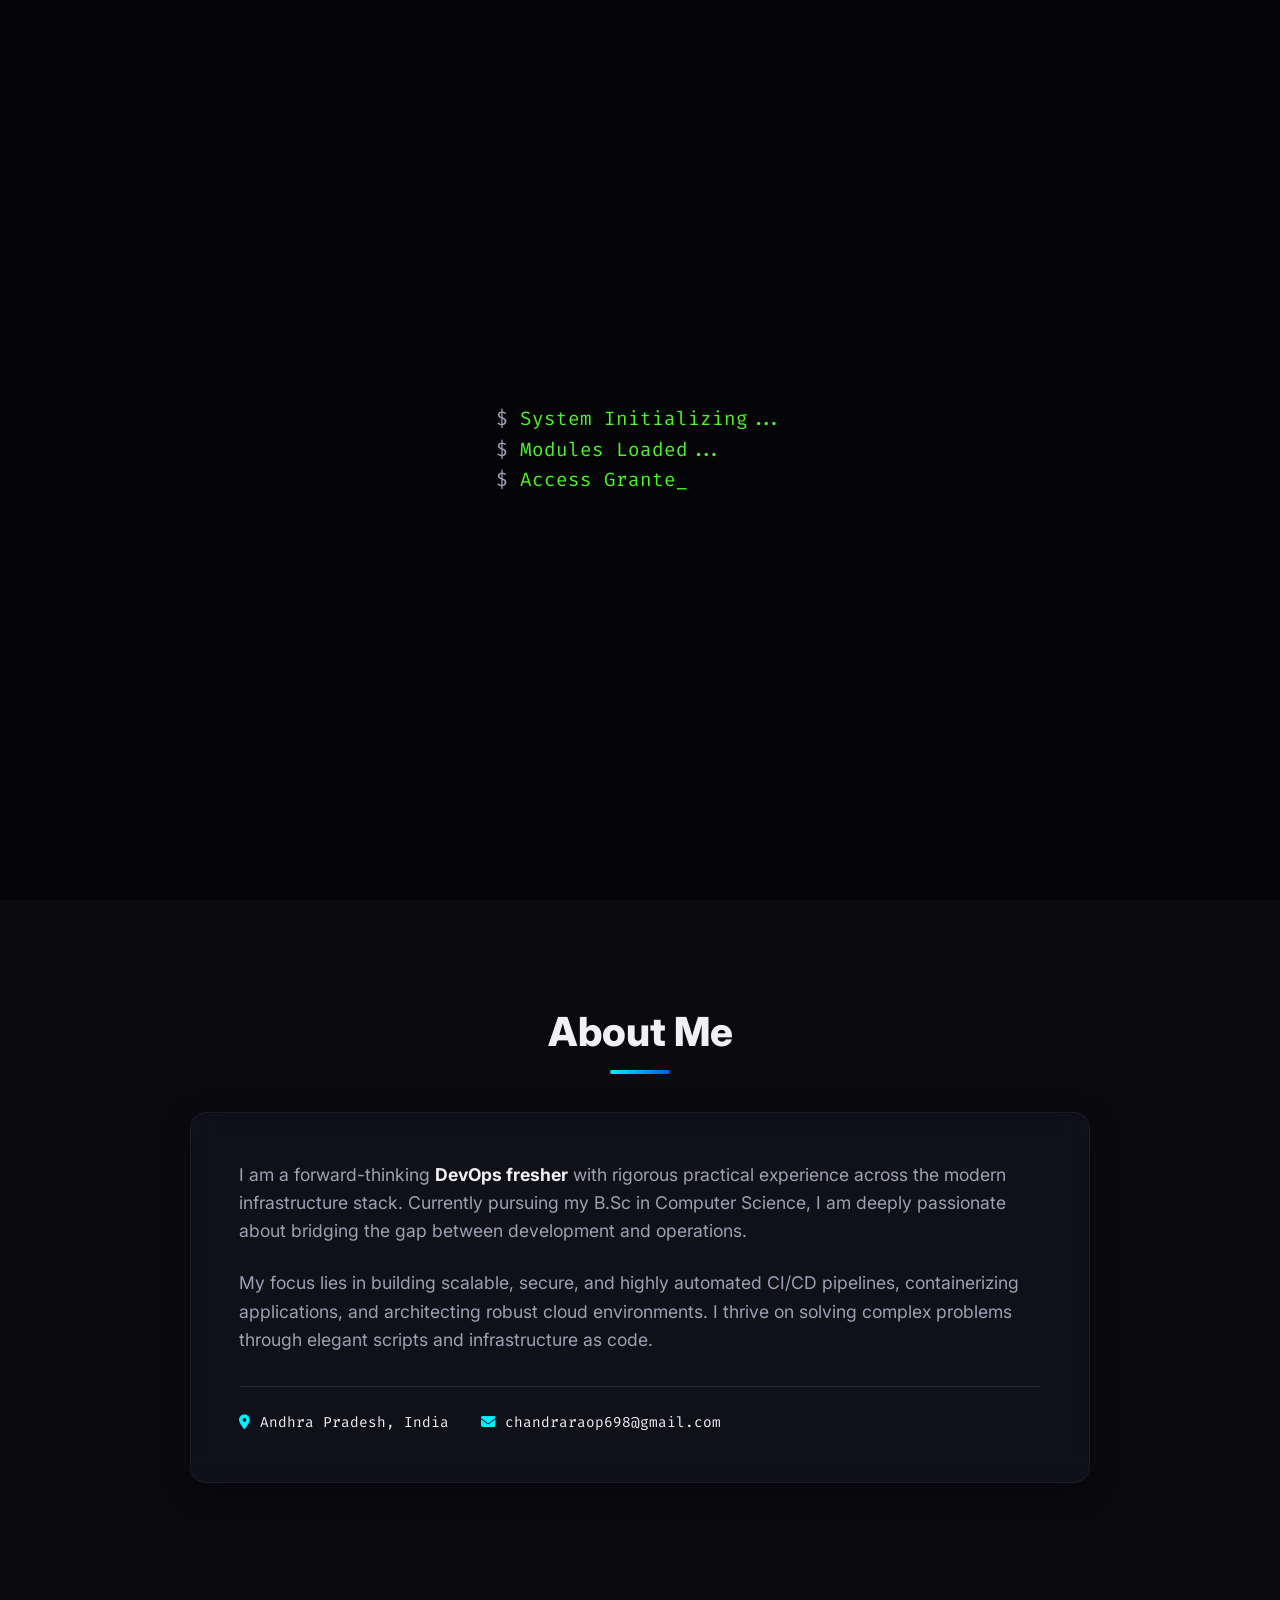
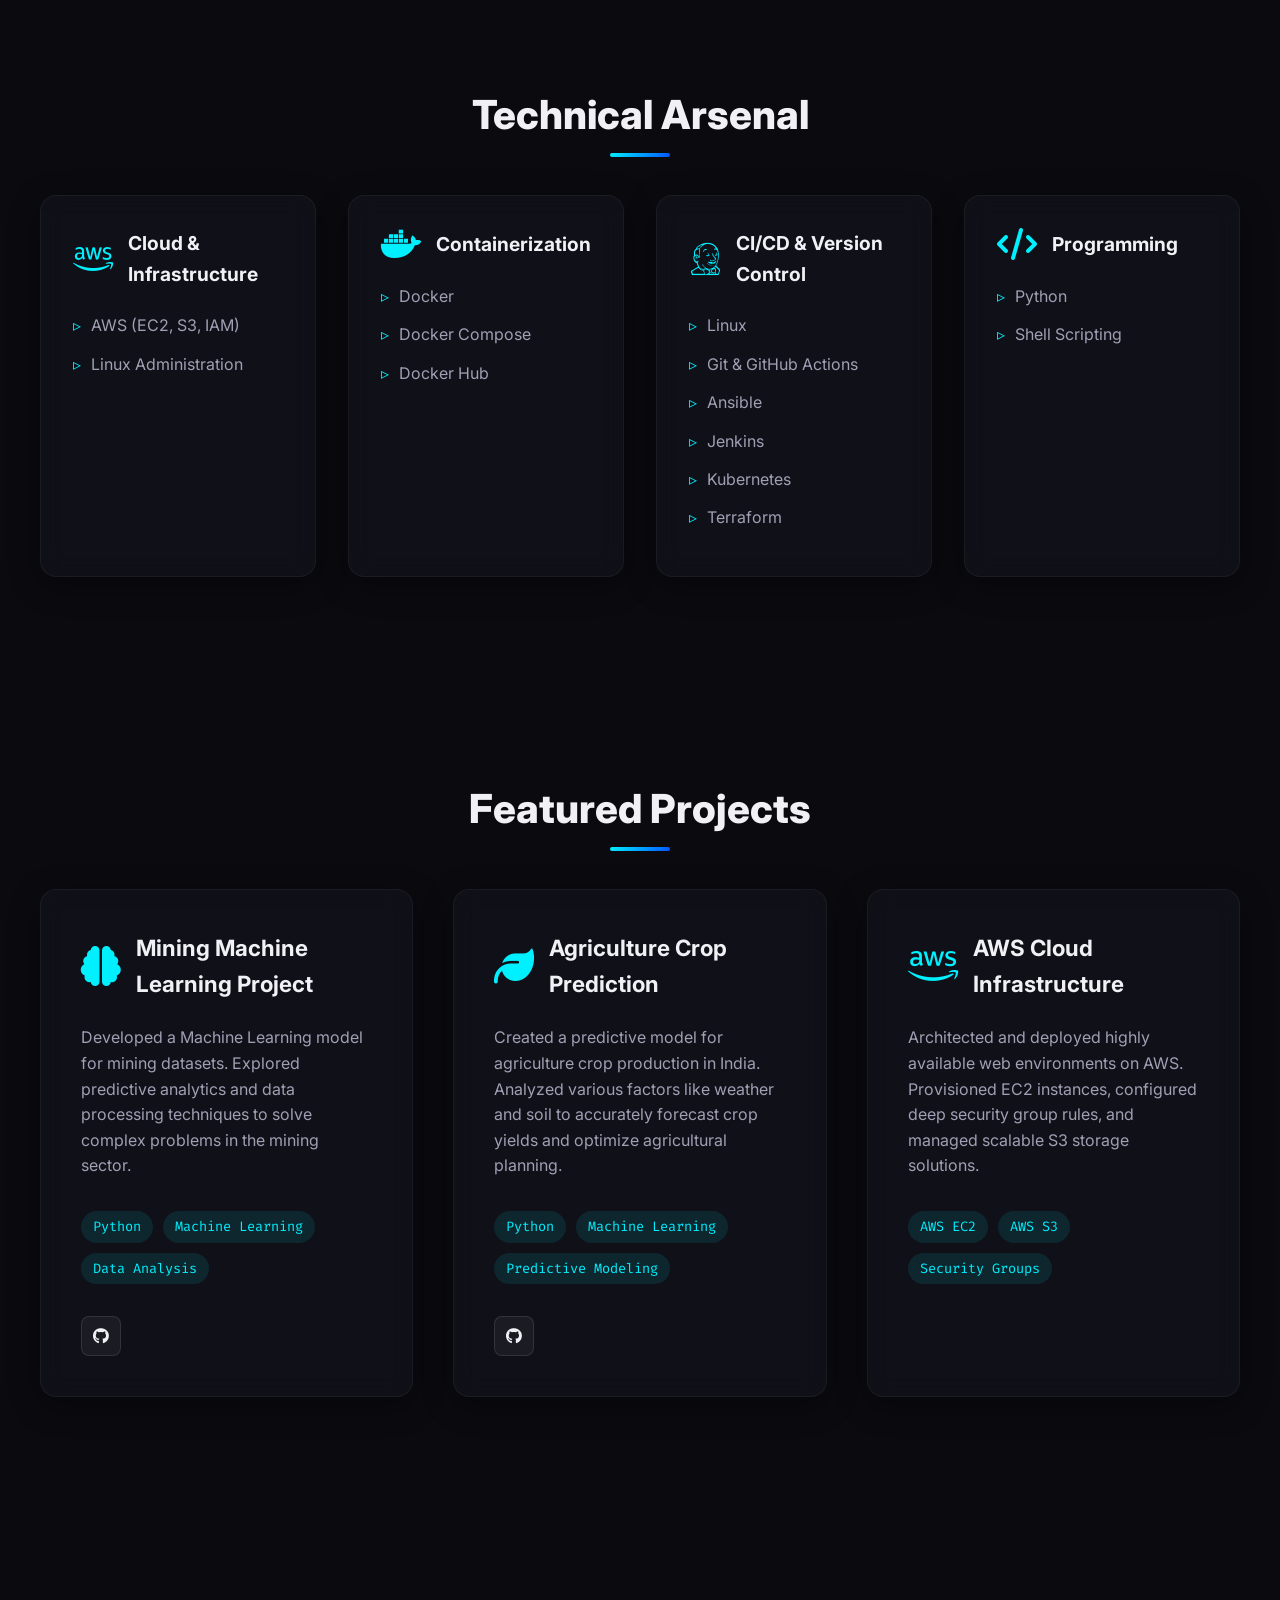
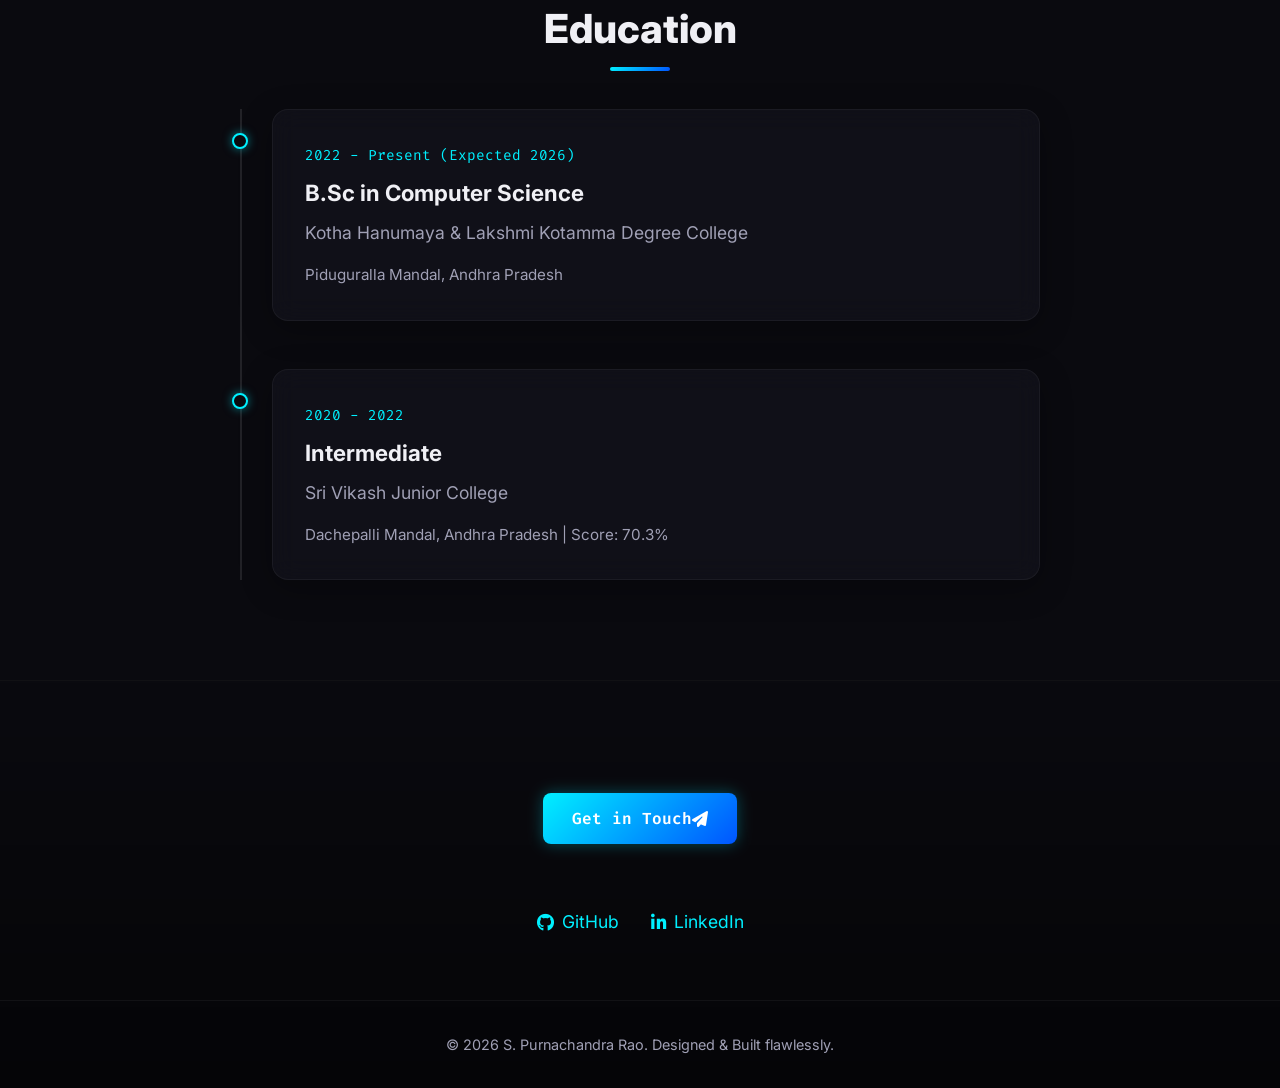
==== index.html @ 41deecad "new portfolio" ====
<!DOCTYPE html>
<html lang="en">

<head>
    <meta charset="UTF-8">
    <meta name="viewport" content="width=device-width, initial-scale=1.0">
    <title>S. Purnachandra Rao | DevOps Portfolio</title>
    <meta name="description"
        content="Portfolio of S. Purnachandra Rao, a DevOps Fresher specializing in Linux, Git, Docker, AWS, Jenkins, and CI/CD pipelines.">

    <!-- Google Fonts -->
    <link rel="preconnect" href="https://fonts.googleapis.com">
    <link rel="preconnect" href="https://fonts.gstatic.com" crossorigin>
    <link
        href="https://fonts.googleapis.com/css2?family=Fira+Code:wght@400;600&family=Inter:wght@300;400;600;800&display=swap"
        rel="stylesheet">

    <!-- FontAwesome Icons -->
    <link rel="stylesheet" href="https://cdnjs.cloudflare.com/ajax/libs/font-awesome/6.4.0/css/all.min.css">

    <!-- Custom CSS -->
    <link rel="stylesheet" href="styles.css">
</head>

<body class="dark-theme">

    <!-- Starfield Canvas Background -->
    <canvas id="starfield"></canvas>

    <!-- Custom Cursor -->
    <div class="cursor"></div>
    <div class="cursor-follower"></div>

    <!-- Terminal Preloader -->
    <div id="preloader" class="preloader">
        <div class="terminal-loader">
            <span class="prompt">$</span> <span id="typewriter-preloader"></span><span class="cursor-blink">_</span>
        </div>
    </div>

    <!-- Navigation -->
    <nav class="navbar" id="navbar">
        <div class="nav-container">
            <a href="#home" class="logo">SPR<span class="neon-dot">.</span></a>
            <ul class="nav-links">
                <li><a href="#about" class="nav-link">About</a></li>
                <li><a href="#skills" class="nav-link">Skills</a></li>
                <li><a href="#projects" class="nav-link">Projects</a></li>
                <li><a href="#experience" class="nav-link">Experience</a></li>
                <li><a href="#contact" class="nav-link">Contact</a></li>
            </ul>
            <div class="hamburger">
                <span class="bar"></span>
                <span class="bar"></span>
                <span class="bar"></span>
            </div>
        </div>
    </nav>

    <!-- Hero Section -->
    <section id="home" class="hero">
        <div class="hero-content fade-in">
            <p class="greeting">Hi, I am</p>
            <h1 class="glitch-text" data-text="S. Purnachandra Rao">S. Purnachandra Rao</h1>
            <p class="tagline"><span id="typewriter-hero"></span><span class="cursor-blink">|</span></p>
            <div class="hero-cta">
                <a href="#projects" class="btn btn-primary">View My Work</a>
                <a href="https://github.com/Purna303703" target="_blank" class="btn btn-icon"><i
                        class="fa-brands fa-github"></i></a>
                <a href="https://www.linkedin.com/in/purna-chandra-rao-304128389/" target="_blank"
                    class="btn btn-icon"><i class="fa-brands fa-linkedin-in"></i></a>
            </div>
        </div>
        <div class="glow-orb orb-1"></div>
        <div class="glow-orb orb-2"></div>
    </section>

    <!-- About Section -->
    <section id="about" class="about section-padding">
        <div class="container fade-in-up">
            <h2 class="section-title">About Me</h2>
            <div class="about-grid">
                <div class="about-text glass-panel">
                    <p>
                        I am a forward-thinking <strong>DevOps fresher</strong> with rigorous practical experience
                        across the modern infrastructure stack. Currently pursuing my B.Sc in Computer Science, I am
                        deeply passionate about bridging the gap between development and operations.
                    </p>
                    <p>
                        My focus lies in building scalable, secure, and highly automated CI/CD pipelines, containerizing
                        applications, and architecting robust cloud environments. I thrive on solving complex problems
                        through elegant scripts and infrastructure as code.
                    </p>
                    <div class="about-details">
                        <div class="detail-item"><i class="fa-solid fa-location-dot"></i> Andhra Pradesh, India</div>
                        <div class="detail-item"><i class="fa-solid fa-envelope"></i> chandraraop698@gmail.com</div>
                    </div>
                </div>
            </div>
        </div>
    </section>

    <!-- Skills Section -->
    <section id="skills" class="skills section-padding">
        <div class="container">
            <h2 class="section-title fade-in-up">Technical Arsenal</h2>
            <div class="skills-grid">

                <div class="skill-category glass-panel fade-in-up">
                    <div class="category-header">
                        <i class="fa-brands fa-aws category-icon"></i>
                        <h3>Cloud & Infrastructure</h3>
                    </div>
                    <ul class="skill-list">
                        <li><span class="tech-name">AWS (EC2, S3, IAM)</span></li>
                        <li><span class="tech-name">Linux Administration</span></li>
                    </ul>
                </div>

                <div class="skill-category glass-panel fade-in-up" style="transition-delay: 0.1s;">
                    <div class="category-header">
                        <i class="fa-brands fa-docker category-icon"></i>
                        <h3>Containerization</h3>
                    </div>
                    <ul class="skill-list">
                        <li><span class="tech-name">Docker</span></li>
                        <li><span class="tech-name">Docker Compose</span></li>
                        <li><span class="tech-name">Docker Hub</span></li>
                    </ul>
                </div>

                <div class="skill-category glass-panel fade-in-up" style="transition-delay: 0.2s;">
                    <div class="category-header">
                        <i class="fa-brands fa-jenkins category-icon"></i>
                        <h3>CI/CD & Version Control</h3>
                    </div>
                    <ul class="skill-list">
                        <li><span class="tech-name">Linux</span></li>
                        <li><span class="tech-name">Git & GitHub Actions</span></li>
                        <li><span class="tech-name">Ansible</span></li>
                        <li><span class="tech-name">Jenkins</span></li>
                        <li><span class="tech-name">Kubernetes</span></li>
                        <li><span class="tech-name">Terraform</span></li>
                    </ul>
                </div>

                <div class="skill-category glass-panel fade-in-up" style="transition-delay: 0.3s;">
                    <div class="category-header">
                        <i class="fa-solid fa-code category-icon"></i>
                        <h3>Programming</h3>
                    </div>
                    <ul class="skill-list">
                        <li><span class="tech-name">Python</span></li>
                        <li><span class="tech-name">Shell Scripting</span></li>
                    </ul>
                </div>

            </div>
        </div>
    </section>

    <!-- Projects Section -->
    <section id="projects" class="projects section-padding">
        <div class="container">
            <h2 class="section-title fade-in-up">Featured Projects</h2>
            <div class="projects-grid">

                <!-- Project 1 -->
                <div class="project-card glass-panel fade-in-up">
                    <div class="project-content">
                        <div class="project-header">
                            <i class="fa-solid fa-brain project-icon"></i>
                            <h3>Mining Machine Learning Project</h3>
                        </div>
                        <p class="project-desc">Developed a Machine Learning model for mining datasets. Explored
                            predictive analytics and data processing techniques to solve complex problems in the mining
                            sector.</p>
                        <ul class="project-tech">
                            <li>Python</li>
                            <li>Machine Learning</li>
                            <li>Data Analysis</li>
                        </ul>
                        <a href="https://github.com/Purna303703/mining_project-ml" target="_blank"
                            class="btn btn-icon mt-4" style="font-size: 1rem; width: 40px; height: 40px;"><i
                                class="fa-brands fa-github"></i></a>
                    </div>
                </div>

                <!-- Project 2 -->
                <div class="project-card glass-panel fade-in-up" style="transition-delay: 0.1s;">
                    <div class="project-content">
                        <div class="project-header">
                            <i class="fa-solid fa-leaf project-icon"></i>
                            <h3>Agriculture Crop Prediction</h3>
                        </div>
                        <p class="project-desc">Created a predictive model for agriculture crop production in India.
                            Analyzed various factors like weather and soil to accurately forecast crop yields and
                            optimize agricultural planning.</p>
                        <ul class="project-tech">
                            <li>Python</li>
                            <li>Machine Learning</li>
                            <li>Predictive Modeling</li>
                        </ul>
                        <a href="https://github.com/Purna303703/Prediction-of-Agriculture-Crop-Production-in-India"
                            target="_blank" class="btn btn-icon mt-4"
                            style="font-size: 1rem; width: 40px; height: 40px;"><i class="fa-brands fa-github"></i></a>
                    </div>
                </div>

                <!-- Project 3 -->
                <div class="project-card glass-panel fade-in-up" style="transition-delay: 0.2s;">
                    <div class="project-content">
                        <div class="project-header">
                            <i class="fa-brands fa-aws project-icon"></i>
                            <h3>AWS Cloud Infrastructure</h3>
                        </div>
                        <p class="project-desc">Architected and deployed highly available web environments on AWS.
                            Provisioned EC2 instances, configured deep security group rules, and managed scalable S3
                            storage solutions.</p>
                        <ul class="project-tech">
                            <li>AWS EC2</li>
                            <li>AWS S3</li>
                            <li>Security Groups</li>
                        </ul>
                    </div>
                </div>

            </div>
        </div>
    </section>

    <!-- Experience Section -->
    <section id="experience" class="experience section-padding">
        <div class="container">
            <h2 class="section-title fade-in-up">Education</h2>
            <div class="timeline">

                <div class="timeline-item fade-in-up">
                    <div class="timeline-dot"></div>
                    <div class="timeline-content glass-panel">
                        <span class="timeline-date">2022 - Present (Expected 2026)</span>
                        <h3>B.Sc in Computer Science</h3>
                        <h4>Kotha Hanumaya & Lakshmi Kotamma Degree College</h4>
                        <p>Piduguralla Mandal, Andhra Pradesh</p>
                    </div>
                </div>

                <div class="timeline-item fade-in-up">
                    <div class="timeline-dot"></div>
                    <div class="timeline-content glass-panel">
                        <span class="timeline-date">2020 - 2022</span>
                        <h3>Intermediate</h3>
                        <h4>Sri Vikash Junior College</h4>
                        <p>Dachepalli Mandal, Andhra Pradesh | Score: 70.3%</p>
                    </div>
                </div>

            </div>
        </div>
    </section>

    <!-- Footer / Contact -->
    <footer id="contact" class="footer">
        <div class="container flex-footer fade-in-up">
            <div class="footer-title">
                <a href="mailto:chandraraop698@gmail.com" class="btn btn-primary mt-4">Get in Touch <i
                        class="fa-solid fa-paper-plane"></i></a>
            </div>
            <div class="footer-links">
                <a href="https://github.com/Purna303703" target="_blank" class="social-link"><i
                        class="fa-brands fa-github"></i> GitHub</a>
                <a href="https://www.linkedin.com/in/purna-chandra-rao-304128389/" target="_blank"
                    class="social-link"><i class="fa-brands fa-linkedin-in"></i> LinkedIn</a>
            </div>
        </div>
        <div class="footer-bottom">
            <p>&copy; <span id="year"></span> S. Purnachandra Rao. Designed & Built flawlessly.</p>
        </div>
    </footer>

    <!-- Custom Interactivity -->
    <script src="script.js"></script>
</body>

</html>
---- styles.css ----
/*
=========================================
  DevOps Portfolio - Core Design System
=========================================
*/

:root {
    /* Color Palette - Dark Mode & Neon */
    --bg-dark: #0a0a0f;
    --bg-card: rgba(20, 20, 30, 0.6);
    --text-main: #f0f0f5;
    --text-muted: #a0a0b5;

    --accent-neon: #00f0ff;
    --accent-hover: #00bfff;
    --accent-gradient: linear-gradient(135deg, #00f0ff 0%, #0055ff 100%);

    /* Typography */
    --font-sans: 'Inter', system-ui, -apple-system, sans-serif;
    --font-mono: 'Fira Code', monospace;

    /* Spacing & Layout */
    --max-width: 1200px;
    --section-pad: 100px 20px;

    /* Effects */
    --glass-border: 1px solid rgba(255, 255, 255, 0.05);
    --glass-shadow: 0 8px 32px 0 rgba(0, 0, 0, 0.3);
    --transition: all 0.3s ease;
}

/* Base Styles */
* {
    margin: 0;
    padding: 0;
    box-sizing: border-box;
}

html {
    scroll-behavior: smooth;
    overflow-x: hidden;
    width: 100%;
}

body {
    background-color: var(--bg-dark);
    color: var(--text-main);
    font-family: var(--font-sans);
    line-height: 1.6;
    overflow-x: hidden;
    width: 100%;
}

::selection {
    background: var(--accent-neon);
    color: #000;
}

a {
    text-decoration: none;
    color: var(--accent-neon);
    transition: var(--transition);
}

a:hover {
    color: var(--accent-hover);
}

ul {
    list-style: none;
}

/* Utilities */
.container {
    max-width: var(--max-width);
    margin: 0 auto;
}

.section-padding {
    padding: var(--section-pad);
}

.section-title {
    font-size: 2.5rem;
    font-weight: 800;
    margin-bottom: 3rem;
    text-align: center;
    position: relative;
    display: block;
}

.section-title::after {
    content: '';
    position: absolute;
    bottom: -10px;
    left: 50%;
    transform: translateX(-50%);
    width: 60px;
    height: 4px;
    background: var(--accent-gradient);
    border-radius: 2px;
}

.text-neon {
    color: var(--accent-neon);
}

/* Glassmorphism */
/* Glassmorphism & Interactive Cards */
.glass-panel {
    background: var(--bg-card);
    backdrop-filter: blur(12px);
    -webkit-backdrop-filter: blur(12px);
    border: var(--glass-border);
    border-radius: 16px;
    box-shadow: var(--glass-shadow);
    position: relative;
    overflow: hidden;
}

/* Mouse-tracking glow effect on cards */
.glass-panel::before {
    content: "";
    position: absolute;
    top: 0;
    left: 0;
    width: 100%;
    height: 100%;
    background: radial-gradient(800px circle at var(--mouse-x, 0) var(--mouse-y, 0),
            rgba(0, 240, 255, 0.05),
            transparent 40%);
    opacity: 0;
    transition: opacity 0.3s ease;
    pointer-events: none;
    z-index: 0;
}

.glass-panel:hover::before {
    opacity: 1;
}

.glass-panel>* {
    position: relative;
    z-index: 1;
}

/* Buttons */
.btn {
    display: inline-flex;
    align-items: center;
    justify-content: center;
    padding: 0.8rem 1.8rem;
    border-radius: 8px;
    font-weight: 600;
    cursor: pointer;
    transition: var(--transition);
    font-family: var(--font-mono);
    border: none;
}

.btn-primary {
    background: var(--accent-gradient);
    color: #fff;
    box-shadow: 0 0 15px rgba(0, 240, 255, 0.3);
}

.btn-primary:hover {
    transform: translateY(-2px);
    box-shadow: 0 0 25px rgba(0, 240, 255, 0.5);
    color: #fff;
}

.btn-icon {
    background: rgba(255, 255, 255, 0.05);
    color: var(--text-main);
    padding: 0.8rem;
    border: 1px solid rgba(255, 255, 255, 0.1);
}

.btn-icon:hover {
    background: var(--accent-neon);
    color: #000;
    border-color: var(--accent-neon);
}

/* =========================================
   Navigation
   ========================================= */
.navbar {
    position: fixed;
    top: 0;
    width: 100%;
    z-index: 1000;
    background: rgba(10, 10, 15, 0.8);
    backdrop-filter: blur(10px);
    border-bottom: 1px solid rgba(255, 255, 255, 0.05);
    transition: var(--transition);
}

.navbar.scrolled {
    padding: 10px 0;
    box-shadow: 0 4px 30px rgba(0, 0, 0, 0.5);
}

.nav-container {
    display: flex;
    justify-content: space-between;
    align-items: center;
    padding: 20px;
    max-width: var(--max-width);
    margin: 0 auto;
}

.logo {
    font-size: 1.8rem;
    font-weight: 800;
    color: var(--text-main);
    letter-spacing: -1px;
}

.neon-dot {
    color: var(--accent-neon);
}

.nav-links {
    display: flex;
    gap: 2rem;
}

.nav-link {
    color: var(--text-muted);
    font-size: 0.95rem;
    font-weight: 500;
    position: relative;
}

.nav-link:hover,
.nav-link.active {
    color: var(--text-main);
}

.nav-link::after {
    content: '';
    position: absolute;
    width: 0;
    height: 2px;
    bottom: -5px;
    left: 0;
    background: var(--accent-neon);
    transition: var(--transition);
}

.nav-link:hover::after,
.nav-link.active::after {
    width: 100%;
}

.hamburger {
    display: none;
    cursor: pointer;
}

.bar {
    display: block;
    width: 25px;
    height: 3px;
    margin: 5px auto;
    transition: all 0.3s ease-in-out;
    background-color: var(--text-main);
}

/* =========================================
   Hero Section
   ========================================= */
.hero {
    min-height: 100vh;
    display: flex;
    align-items: center;
    justify-content: center;
    position: relative;
    overflow: hidden;
    padding: 0 20px;
}

.hero-content {
    text-align: center;
    z-index: 2;
    max-width: 800px;
    width: 100%;
}

.greeting {
    font-family: var(--font-mono);
    color: var(--accent-neon);
    font-size: 1.2rem;
    margin-bottom: 1rem;
    letter-spacing: 2px;
}

.glitch-text {
    font-size: clamp(1.8rem, 8vw, 5rem);
    font-weight: 800;
    margin-bottom: 1rem;
    line-height: 1.1;
    color: var(--text-main);
    word-wrap: break-word;
}

.role {
    font-size: clamp(1.5rem, 3vw, 2.5rem);
    color: var(--text-muted);
    font-weight: 600;
    margin-bottom: 1.5rem;
}

.prompt-icon {
    color: var(--accent-neon);
    margin-right: 10px;
}

.tagline {
    font-size: 1.1rem;
    color: var(--text-muted);
    margin-bottom: 2.5rem;
    max-width: 600px;
    margin-left: auto;
    margin-right: auto;
}

.hero-cta {
    display: flex;
    align-items: center;
    justify-content: center;
    gap: 1.5rem;
}

/* Background Glow Effects */
.glow-orb {
    position: absolute;
    border-radius: 50%;
    filter: blur(80px);
    z-index: 1;
    opacity: 0.4;
}

.orb-1 {
    width: 400px;
    height: 400px;
    background: rgba(0, 240, 255, 0.4);
    top: -100px;
    right: -100px;
    animation: float 8s ease-in-out infinite alternate;
}

.orb-2 {
    width: 300px;
    height: 300px;
    background: rgba(0, 85, 255, 0.4);
    bottom: -50px;
    left: -50px;
    animation: float 10s ease-in-out infinite alternate-reverse;
}

@keyframes float {
    0% {
        transform: translateY(0) scale(1);
    }

    100% {
        transform: translateY(30px) scale(1.1);
    }
}


/* =========================================
   About Section
   ========================================= */
.about-grid {
    display: flex;
    justify-content: center;
    max-width: 900px;
    margin: 0 auto;
}

.about-text {
    padding: 3rem;
}

.about-text p {
    font-size: 1.1rem;
    color: var(--text-muted);
    margin-bottom: 1.5rem;
}

.about-text strong {
    color: var(--text-main);
}

.about-details {
    display: flex;
    gap: 2rem;
    margin-top: 2rem;
    padding-top: 1.5rem;
    border-top: 1px solid rgba(255, 255, 255, 0.1);
    flex-wrap: wrap;
}

.detail-item {
    display: flex;
    align-items: center;
    gap: 10px;
    font-family: var(--font-mono);
    font-size: 0.9rem;
    color: var(--text-main);
}

.detail-item i {
    color: var(--accent-neon);
}

/* =========================================
   Skills Section
   ========================================= */
.skills-grid {
    display: grid;
    grid-template-columns: repeat(auto-fit, minmax(min(250px, 100%), 1fr));
    gap: 2rem;
    margin-top: 3rem;
}

.skill-category {
    padding: 2rem;
    transition: var(--transition);
}

.skill-category:hover {
    transform: translateY(-5px);
    border-color: rgba(0, 240, 255, 0.3);
    box-shadow: 0 10px 30px rgba(0, 240, 255, 0.1);
}

.category-header {
    display: flex;
    align-items: center;
    gap: 15px;
    margin-bottom: 1.5rem;
}

.category-icon {
    font-size: 2rem;
    color: var(--accent-neon);
}

.category-header h3 {
    font-size: 1.2rem;
    color: var(--text-main);
}

.skill-list li {
    margin-bottom: 0.8rem;
    display: flex;
    align-items: center;
}

.skill-list li::before {
    content: '▹';
    color: var(--accent-neon);
    margin-right: 10px;
    font-family: var(--font-mono);
}

.tech-name {
    color: var(--text-muted);
    font-size: 1rem;
}

/* =========================================
   Projects Section
   ========================================= */
.projects-grid {
    display: grid;
    grid-template-columns: repeat(auto-fit, minmax(min(280px, 100%), 1fr));
    gap: 2.5rem;
    margin-top: 3rem;
}

.project-card {
    padding: 2.5rem;
    transition: var(--transition);
    display: flex;
    flex-direction: column;
    height: 100%;
}

.project-card:hover {
    transform: translateY(-10px);
    border-color: rgba(0, 240, 255, 0.3);
}

.project-header {
    display: flex;
    align-items: center;
    gap: 15px;
    margin-bottom: 1.5rem;
}

.project-icon {
    font-size: 2.5rem;
    color: var(--accent-neon);
}

.project-header h3 {
    font-size: 1.4rem;
    color: var(--text-main);
}

.project-desc {
    color: var(--text-muted);
    margin-bottom: 2rem;
    flex-grow: 1;
}

.project-tech {
    display: flex;
    flex-wrap: wrap;
    gap: 10px;
    font-family: var(--font-mono);
    font-size: 0.85rem;
    margin-top: auto;
}

.project-tech li {
    background: rgba(0, 240, 255, 0.1);
    color: var(--accent-neon);
    padding: 5px 12px;
    border-radius: 20px;
}

/* =========================================
   Experience / Education Timeline
   ========================================= */
.timeline {
    position: relative;
    max-width: 800px;
    margin: 3rem auto 0;
    padding-left: 2rem;
}

.timeline::before {
    content: '';
    position: absolute;
    left: 0;
    top: 0;
    bottom: 0;
    width: 2px;
    background: rgba(255, 255, 255, 0.1);
}

.timeline-item {
    position: relative;
    margin-bottom: 3rem;
}

.timeline-item:last-child {
    margin-bottom: 0;
}

.timeline-dot {
    position: absolute;
    left: -2rem;
    top: 1.5rem;
    width: 16px;
    height: 16px;
    border-radius: 50%;
    background: var(--bg-dark);
    border: 2px solid var(--accent-neon);
    transform: translateX(-50%);
    z-index: 1;
    box-shadow: 0 0 10px rgba(0, 240, 255, 0.5);
}

.timeline-content {
    padding: 2rem;
}

.timeline-date {
    display: inline-block;
    font-family: var(--font-mono);
    color: var(--accent-neon);
    font-size: 0.9rem;
    margin-bottom: 0.5rem;
}

.timeline-content h3 {
    font-size: 1.4rem;
    color: var(--text-main);
    margin-bottom: 0.5rem;
}

.timeline-content h4 {
    font-size: 1.1rem;
    color: var(--text-muted);
    font-weight: 400;
    margin-bottom: 1rem;
}

.timeline-content p {
    color: var(--text-muted);
    font-size: 0.95rem;
}

/* =========================================
   Footer / Contact
   ========================================= */
.footer {
    border-top: 1px solid rgba(255, 255, 255, 0.05);
    padding-top: 5rem;
    background: linear-gradient(to top, rgba(0, 0, 0, 0.5) 0%, transparent 100%);
    text-align: center;
}

.footer-title h2 {
    font-size: 3rem;
    margin-bottom: 1rem;
}

.footer-title p {
    color: var(--text-muted);
    font-size: 1.2rem;
    margin-bottom: 2rem;
}

.mt-4 {
    margin-top: 2rem;
}

.footer-links {
    display: flex;
    justify-content: center;
    gap: 2rem;
    margin-top: 4rem;
}

.social-link {
    font-size: 1.1rem;
    display: flex;
    align-items: center;
    gap: 8px;
}

.footer-bottom {
    margin-top: 4rem;
    padding: 2rem;
    text-align: center;
    color: var(--text-muted);
    font-size: 0.9rem;
    border-top: 1px solid rgba(255, 255, 255, 0.05);
}

/* =========================================
   Premium Enhancements
   ========================================= */

/* Custom Cursor */
.cursor {
    width: 8px;
    height: 8px;
    background-color: var(--accent-neon);
    border-radius: 50%;
    position: fixed;
    top: 0;
    left: 0;
    pointer-events: none;
    z-index: 9999;
    transform: translate(-50%, -50%);
    box-shadow: 0 0 10px var(--accent-neon), 0 0 20px var(--accent-neon);
    mix-blend-mode: screen;
}

.cursor-follower {
    width: 40px;
    height: 40px;
    border: 1px solid rgba(0, 240, 255, 0.5);
    border-radius: 50%;
    position: fixed;
    top: 0;
    left: 0;
    pointer-events: none;
    z-index: 9998;
    transform: translate(-50%, -50%);
    transition: width 0.3s, height 0.3s, background-color 0.3s;
    mix-blend-mode: screen;
}

.cursor-follower.hover-target {
    width: 60px;
    height: 60px;
    background-color: rgba(0, 240, 255, 0.1);
    border-color: rgba(0, 240, 255, 1);
}

body:hover .cursor,
body:hover .cursor-follower {
    opacity: 1;
}

body .cursor,
body .cursor-follower {
    opacity: 0;
}

/* Hide custom cursor on small screens */
@media (max-width: 768px) {

    .cursor,
    .cursor-follower {
        display: none !important;
    }
}

/* Preloader */
.preloader {
    position: fixed;
    top: 0;
    left: 0;
    width: 100%;
    height: 100%;
    background-color: #050508;
    display: flex;
    justify-content: center;
    align-items: center;
    z-index: 10000;
    transition: opacity 1s ease-in-out, visibility 1s;
}

.preloader.fade-out {
    opacity: 0;
    visibility: hidden;
}

.terminal-loader {
    font-family: var(--font-mono);
    color: #4af626;
    /* Retro green */
    font-size: 1.2rem;
    max-width: 80%;
}

.terminal-loader .prompt {
    color: var(--text-muted);
}

.cursor-blink {
    animation: blink 1s step-end infinite;
}

@keyframes blink {
    50% {
        opacity: 0;
    }
}

/* =========================================
   Animations
   ========================================= */
.fade-in {
    opacity: 0;
    animation: fadeIn 1s ease forwards;
}

.fade-in-up {
    opacity: 0;
    transform: translateY(30px);
    transition: opacity 0.8s ease, transform 0.8s ease;
}

.fade-in-up.visible {
    opacity: 1;
    transform: translateY(0);
}

@keyframes fadeIn {
    to {
        opacity: 1;
    }
}

/* =========================================
   Responsive Design
   ========================================= */
@media (max-width: 768px) {
    .nav-links {
        position: fixed;
        right: 0px;
        height: 100vh;
        top: 0;
        background: rgba(10, 10, 15, 0.95);
        backdrop-filter: blur(20px);
        display: flex;
        flex-direction: column;
        align-items: center;
        width: 100%;
        transform: translateX(100%);
        transition: transform 0.5s ease-in;
        padding-top: 100px;
        gap: 2.5rem;
    }

    .nav-active {
        transform: translateX(0%);
    }

    .hamburger {
        display: block;
        z-index: 1001;
    }

    .hamburger.toggle .bar:nth-child(1) {
        transform: translateY(8px) rotate(45deg);
    }

    .hamburger.toggle .bar:nth-child(2) {
        opacity: 0;
    }

    .hamburger.toggle .bar:nth-child(3) {
        transform: translateY(-8px) rotate(-45deg);
    }

    .section-title {
        font-size: 2rem;
    }

    .about-text {
        padding: 1.5rem;
    }

    .about-details {
        flex-direction: column;
        gap: 1rem;
    }

    .about-grid {
        grid-template-columns: 1fr;
    }

    .hero-cta {
        flex-direction: row;
        flex-wrap: wrap;
        width: 100%;
        justify-content: center;
        gap: 1rem;
    }

    .hero-cta .btn-primary {
        width: 100%;
    }
    
    .hero-cta .btn-icon {
        width: calc(50% - 0.5rem);
        margin: 0;
    }

    .project-card {
        padding: 1.5rem;
    }

    .section-padding {
        padding: 60px 20px;
    }

    .timeline {
        padding-left: 1rem;
    }

    .timeline::before {
        left: 0;
    }

    .timeline-dot {
        left: -1rem;
    }
}

/* =========================================
   Starfield Theme Additions
   ========================================= */
#starfield {
    position: fixed;
    top: 0;
    left: 0;
    width: 100%;
    height: 100%;
    z-index: -1;
    pointer-events: none;
}
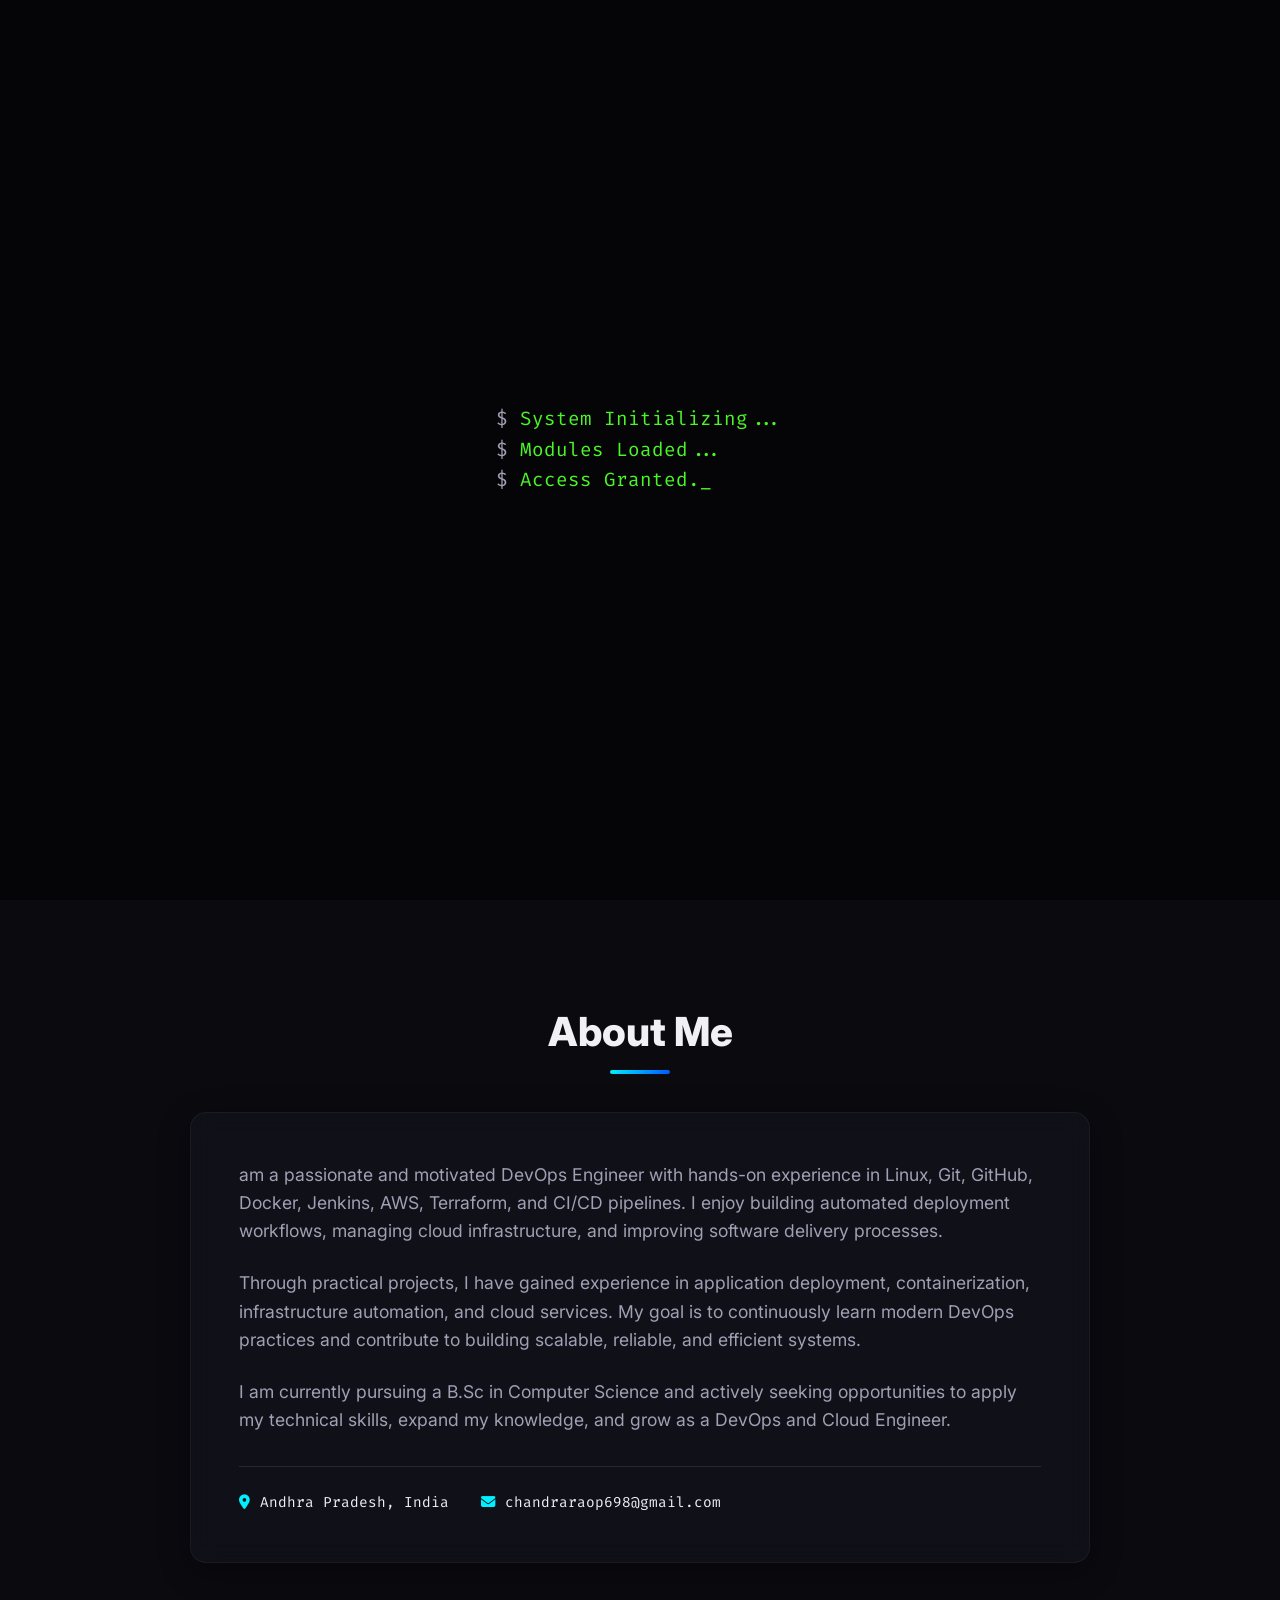
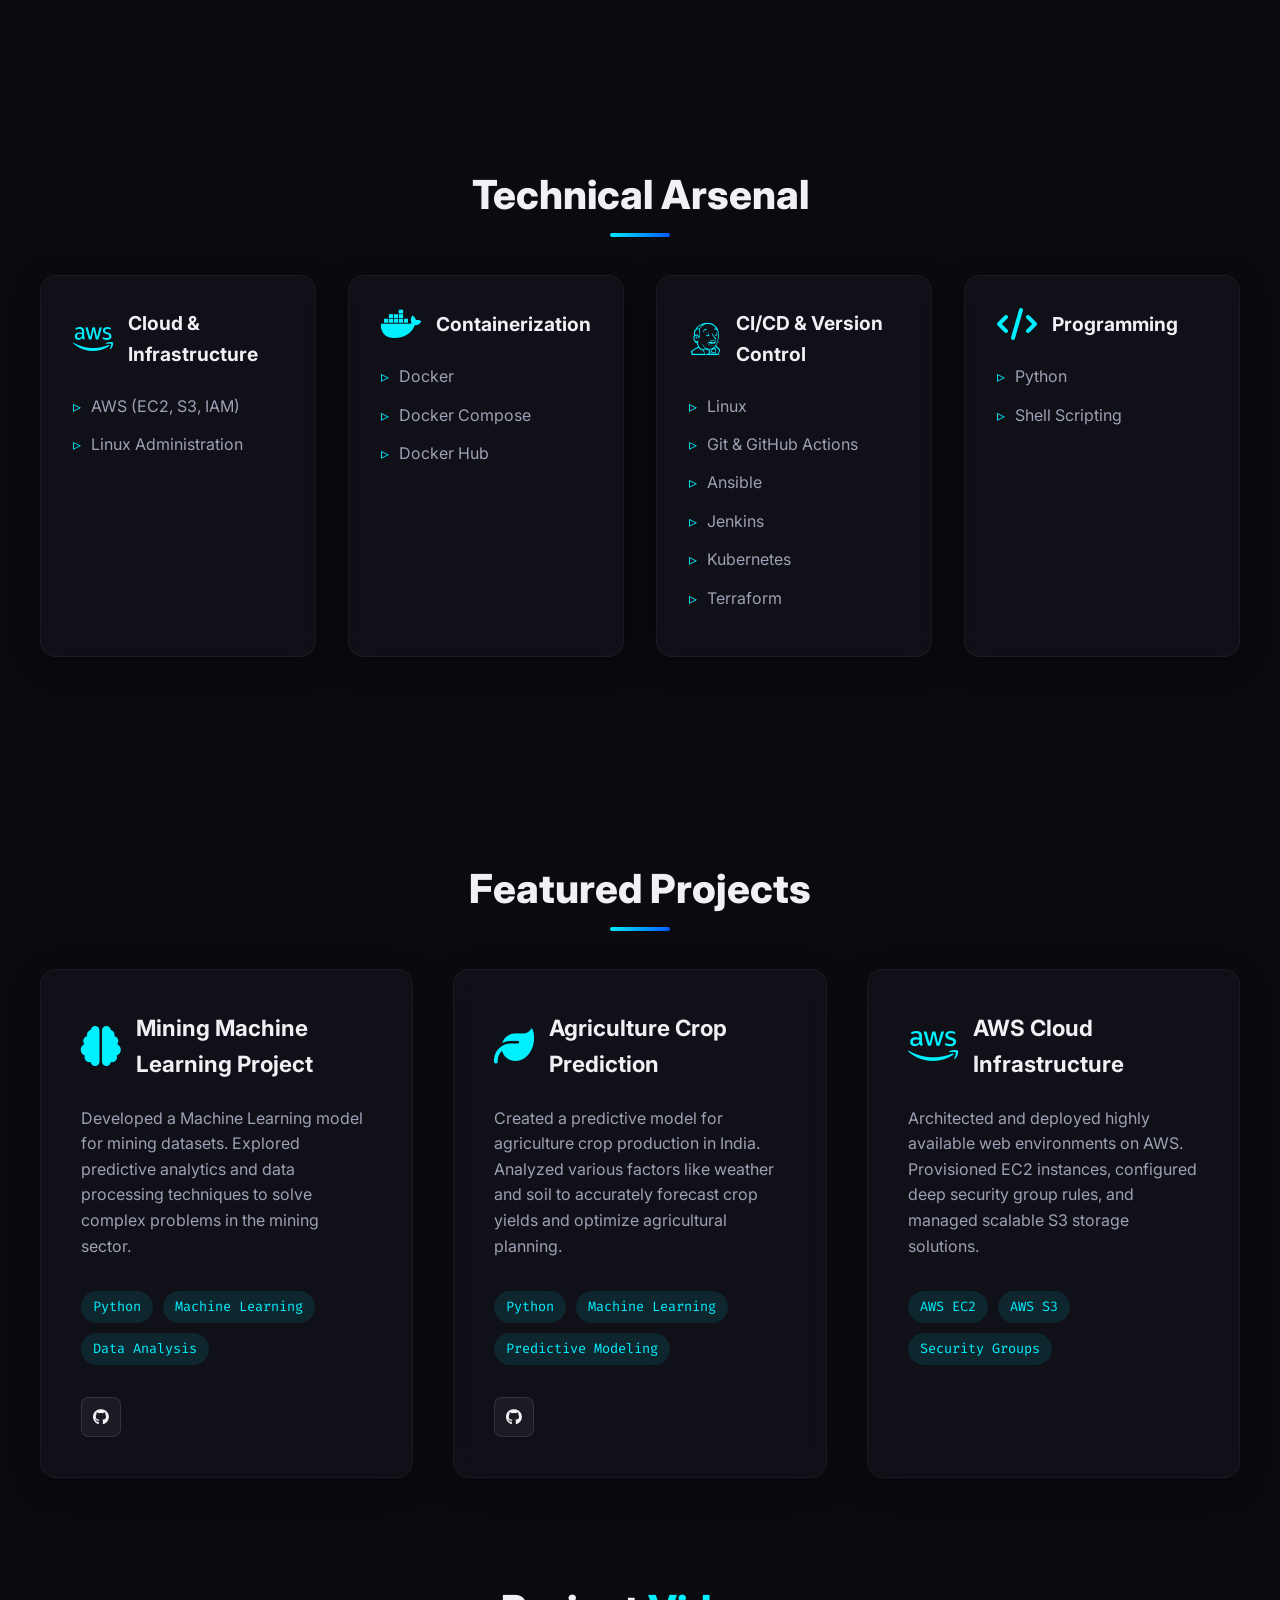
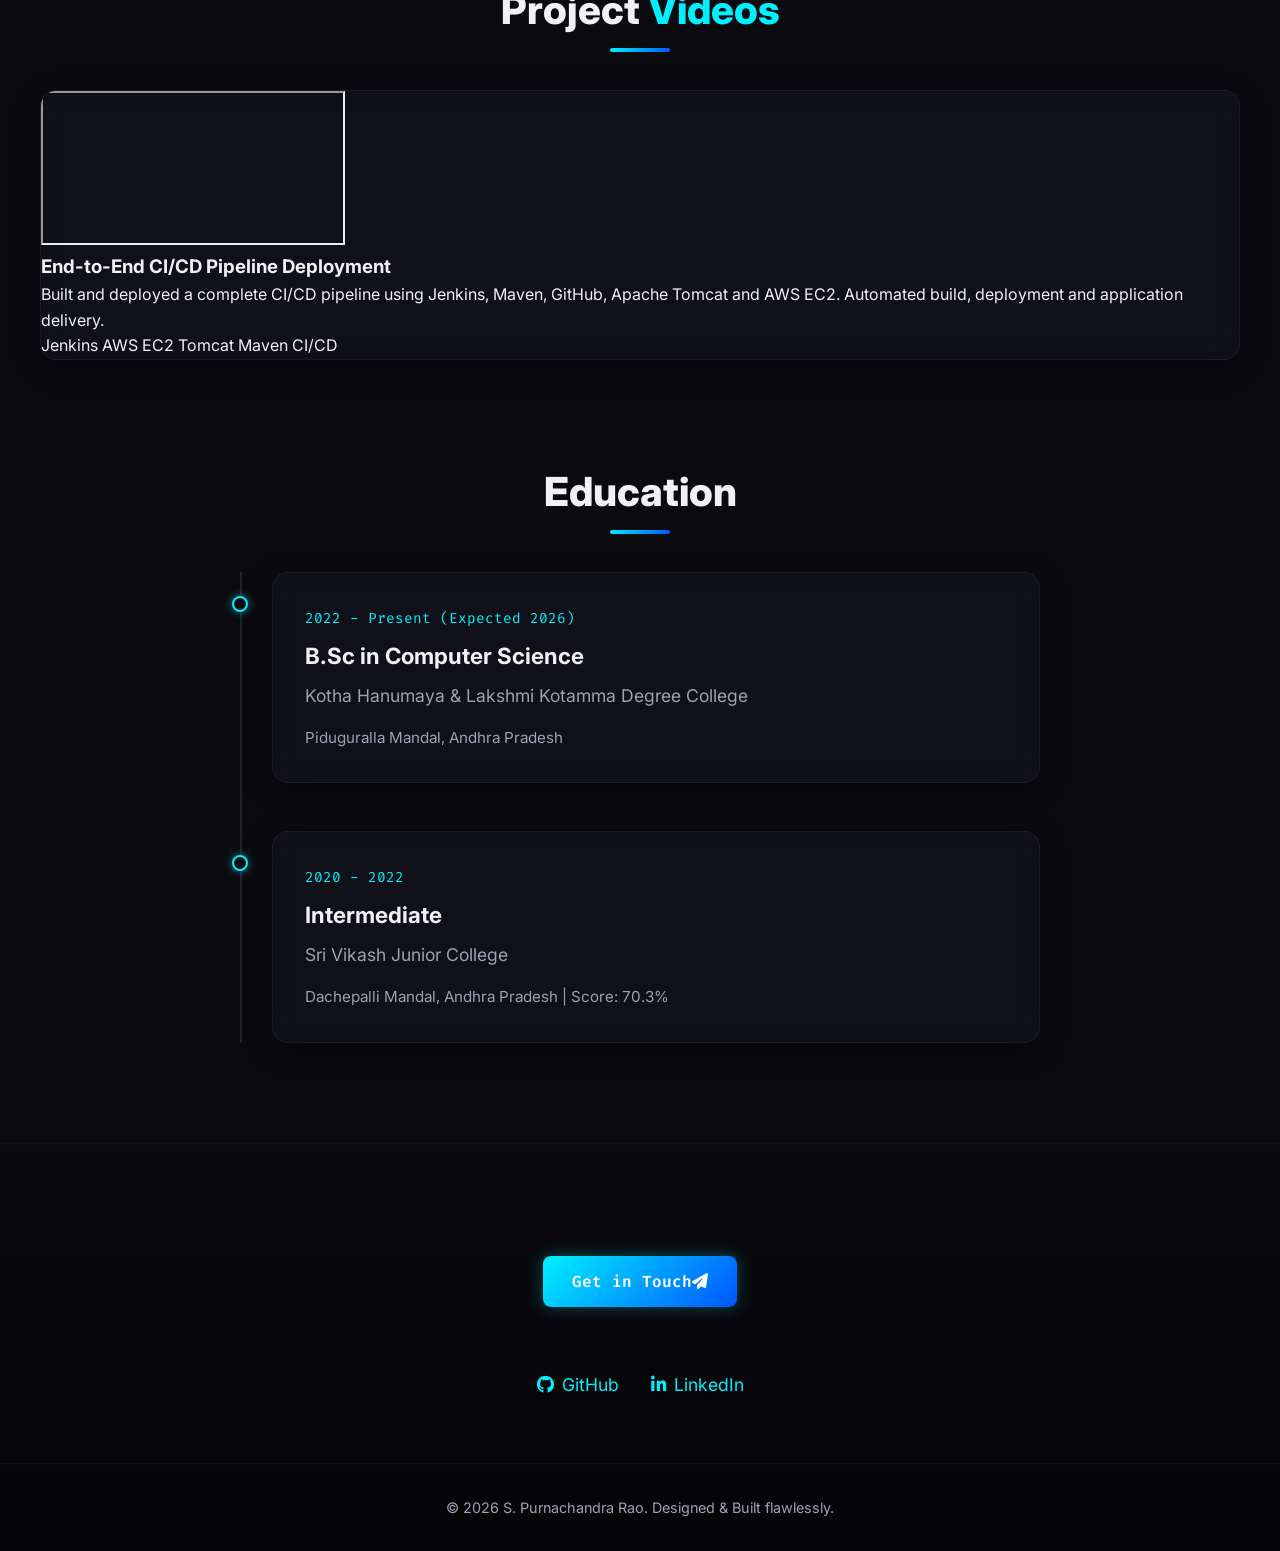
==== commit 19f0ffbe: "Revise About Me and add Project Videos section Updated LinkedIn profile link and enhanced the About " ====
--- a/index.html
+++ b/index.html
@@ -46,6 +46,8 @@
                 <li><a href="#about" class="nav-link">About</a></li>
                 <li><a href="#skills" class="nav-link">Skills</a></li>
                 <li><a href="#projects" class="nav-link">Projects</a></li>
+                <li><a href="#projects" class="nav-link">Projects videos</a></li>
+                <li><a href="#videos" class="nav-link">Videos</a></li>
                 <li><a href="#experience" class="nav-link">Experience</a></li>
                 <li><a href="#contact" class="nav-link">Contact</a></li>
             </ul>
@@ -67,7 +69,7 @@
                 <a href="#projects" class="btn btn-primary">View My Work</a>
                 <a href="https://github.com/Purna303703" target="_blank" class="btn btn-icon"><i
                         class="fa-brands fa-github"></i></a>
-                <a href="https://www.linkedin.com/in/purna-chandra-rao-304128389/" target="_blank"
+                <a href="https://www.linkedin.com/in/s-purnachandra-rao-devops-engineer/" target="_blank"
                     class="btn btn-icon"><i class="fa-brands fa-linkedin-in"></i></a>
             </div>
         </div>
@@ -82,14 +84,17 @@
             <div class="about-grid">
                 <div class="about-text glass-panel">
                     <p>
-                        I am a forward-thinking <strong>DevOps fresher</strong> with rigorous practical experience
-                        across the modern infrastructure stack. Currently pursuing my B.Sc in Computer Science, I am
-                        deeply passionate about bridging the gap between development and operations.
+                         am a passionate and motivated DevOps Engineer with hands-on experience in 
+                        Linux, Git, GitHub, Docker, Jenkins, AWS, Terraform, and CI/CD pipelines. 
+                        I enjoy building automated deployment workflows, managing cloud infrastructure, and improving software delivery processes.
                     </p>
                     <p>
-                        My focus lies in building scalable, secure, and highly automated CI/CD pipelines, containerizing
-                        applications, and architecting robust cloud environments. I thrive on solving complex problems
-                        through elegant scripts and infrastructure as code.
+                        Through practical projects, I have gained experience in application deployment, containerization, infrastructure automation, and cloud services.
+                        My goal is to continuously learn modern DevOps practices and contribute to building scalable, reliable, and efficient systems. 
+                    </p>
+                    <p>
+                        I am currently pursuing a B.Sc in Computer Science
+                        and actively seeking opportunities to apply my technical skills, expand my knowledge, and grow as a DevOps and Cloud Engineer.   
                     </p>
                     <div class="about-details">
                         <div class="detail-item"><i class="fa-solid fa-location-dot"></i> Andhra Pradesh, India</div>
@@ -228,6 +233,52 @@
             </div>
         </div>
     </section>
+    <!-- Project Videos Section -->
+<section id="videos" class="project-videos-section">
+    <div class="container">
+        <h2 class="section-title fade-in-up">
+            Project <span class="text-neon">Videos</span>
+        </h2>
+
+        <div class="videos-grid">
+
+            <div class="video-card glass-panel fade-in-up">
+
+                <div class="video-container">
+                    <iframe
+                        src="https://www.youtube.com/embed/E-GZ02boYQY"
+                        title="End-to-End CI/CD Pipeline Project"
+                        allowfullscreen>
+                    </iframe>
+                </div>
+
+                <div class="video-info">
+
+                    <h3 class="video-title">
+                        End-to-End CI/CD Pipeline Deployment
+                    </h3>
+
+                    <p class="video-description">
+                        Built and deployed a complete CI/CD pipeline using
+                        Jenkins, Maven, GitHub, Apache Tomcat and AWS EC2.
+                        Automated build, deployment and application delivery.
+                    </p>
+
+                    <div class="video-tags">
+                        <span class="video-tag">Jenkins</span>
+                        <span class="video-tag">AWS EC2</span>
+                        <span class="video-tag">Tomcat</span>
+                        <span class="video-tag">Maven</span>
+                        <span class="video-tag">CI/CD</span>
+                    </div>
+
+                </div>
+
+            </div>
+
+        </div>
+    </div>
+</section>
 
     <!-- Experience Section -->
     <section id="experience" class="experience section-padding">
@@ -282,4 +333,4 @@
     <script src="script.js"></script>
 </body>
 
-</html>+</html>
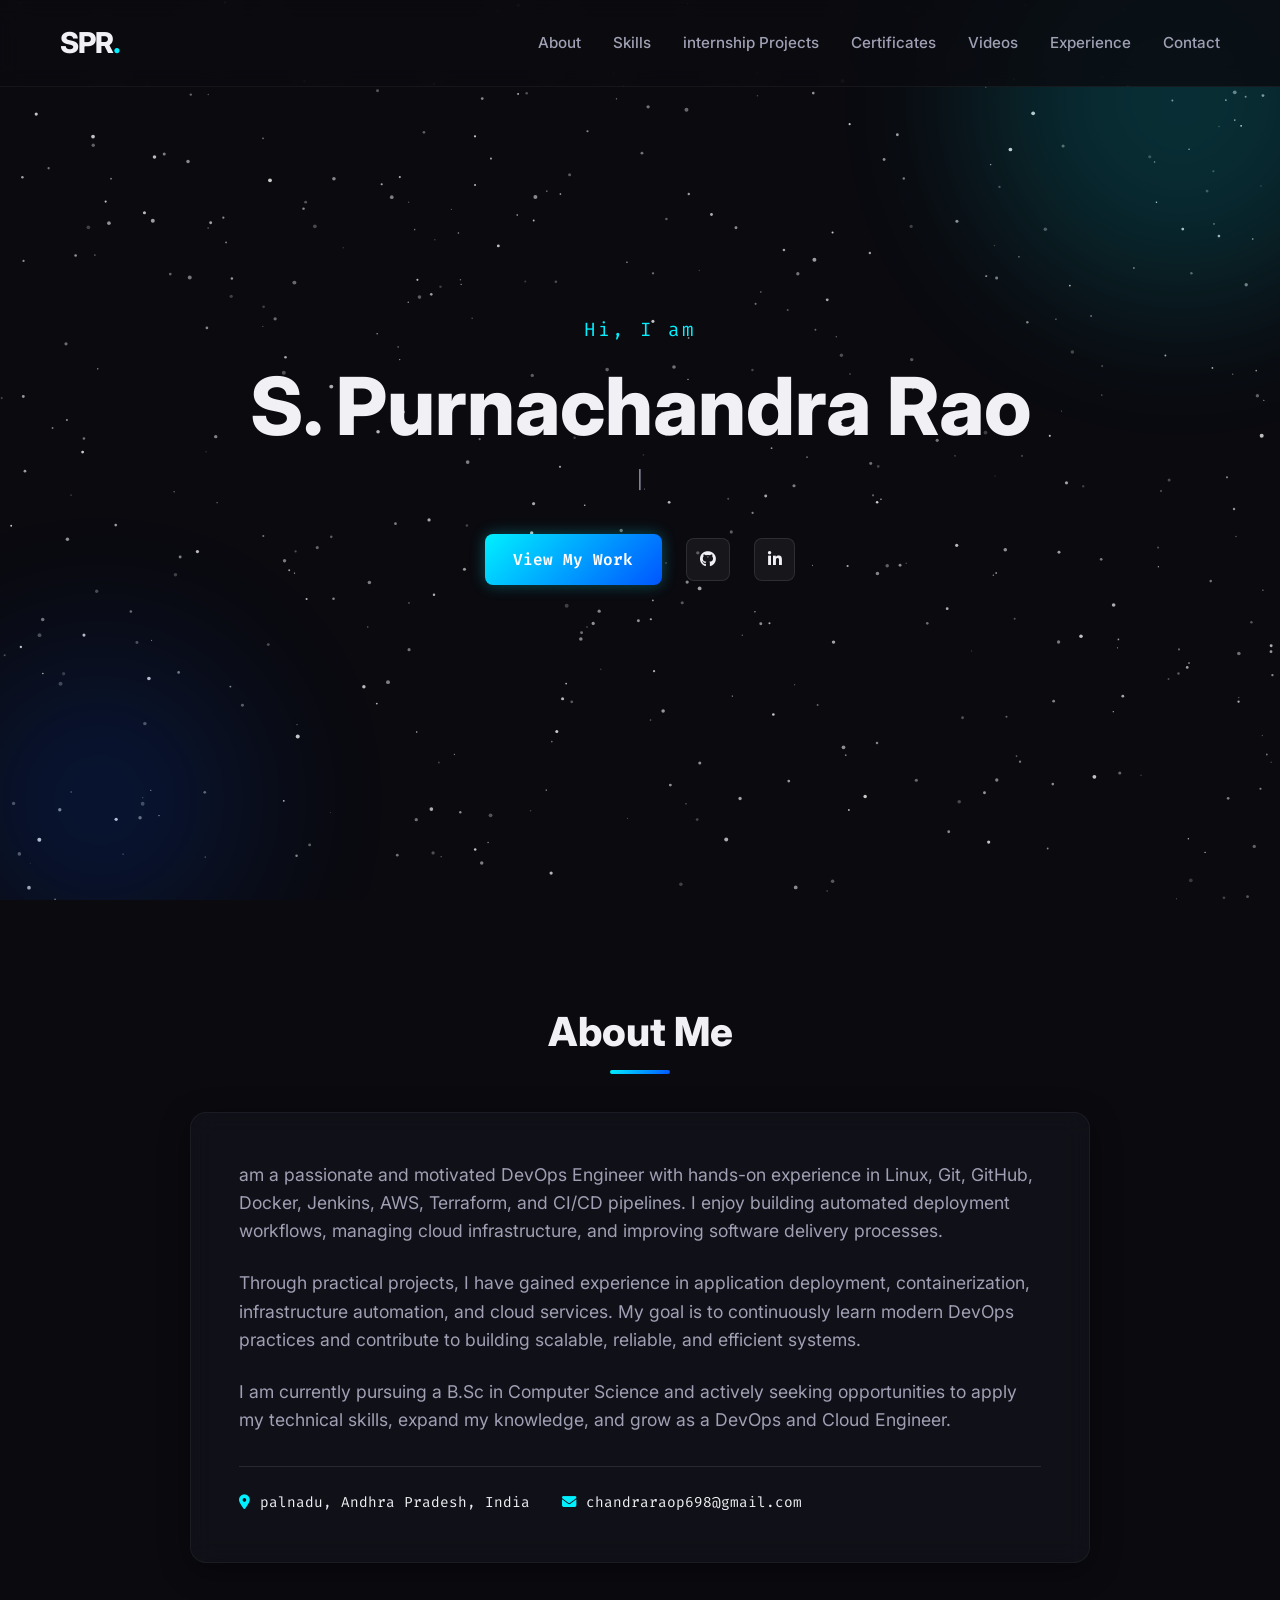
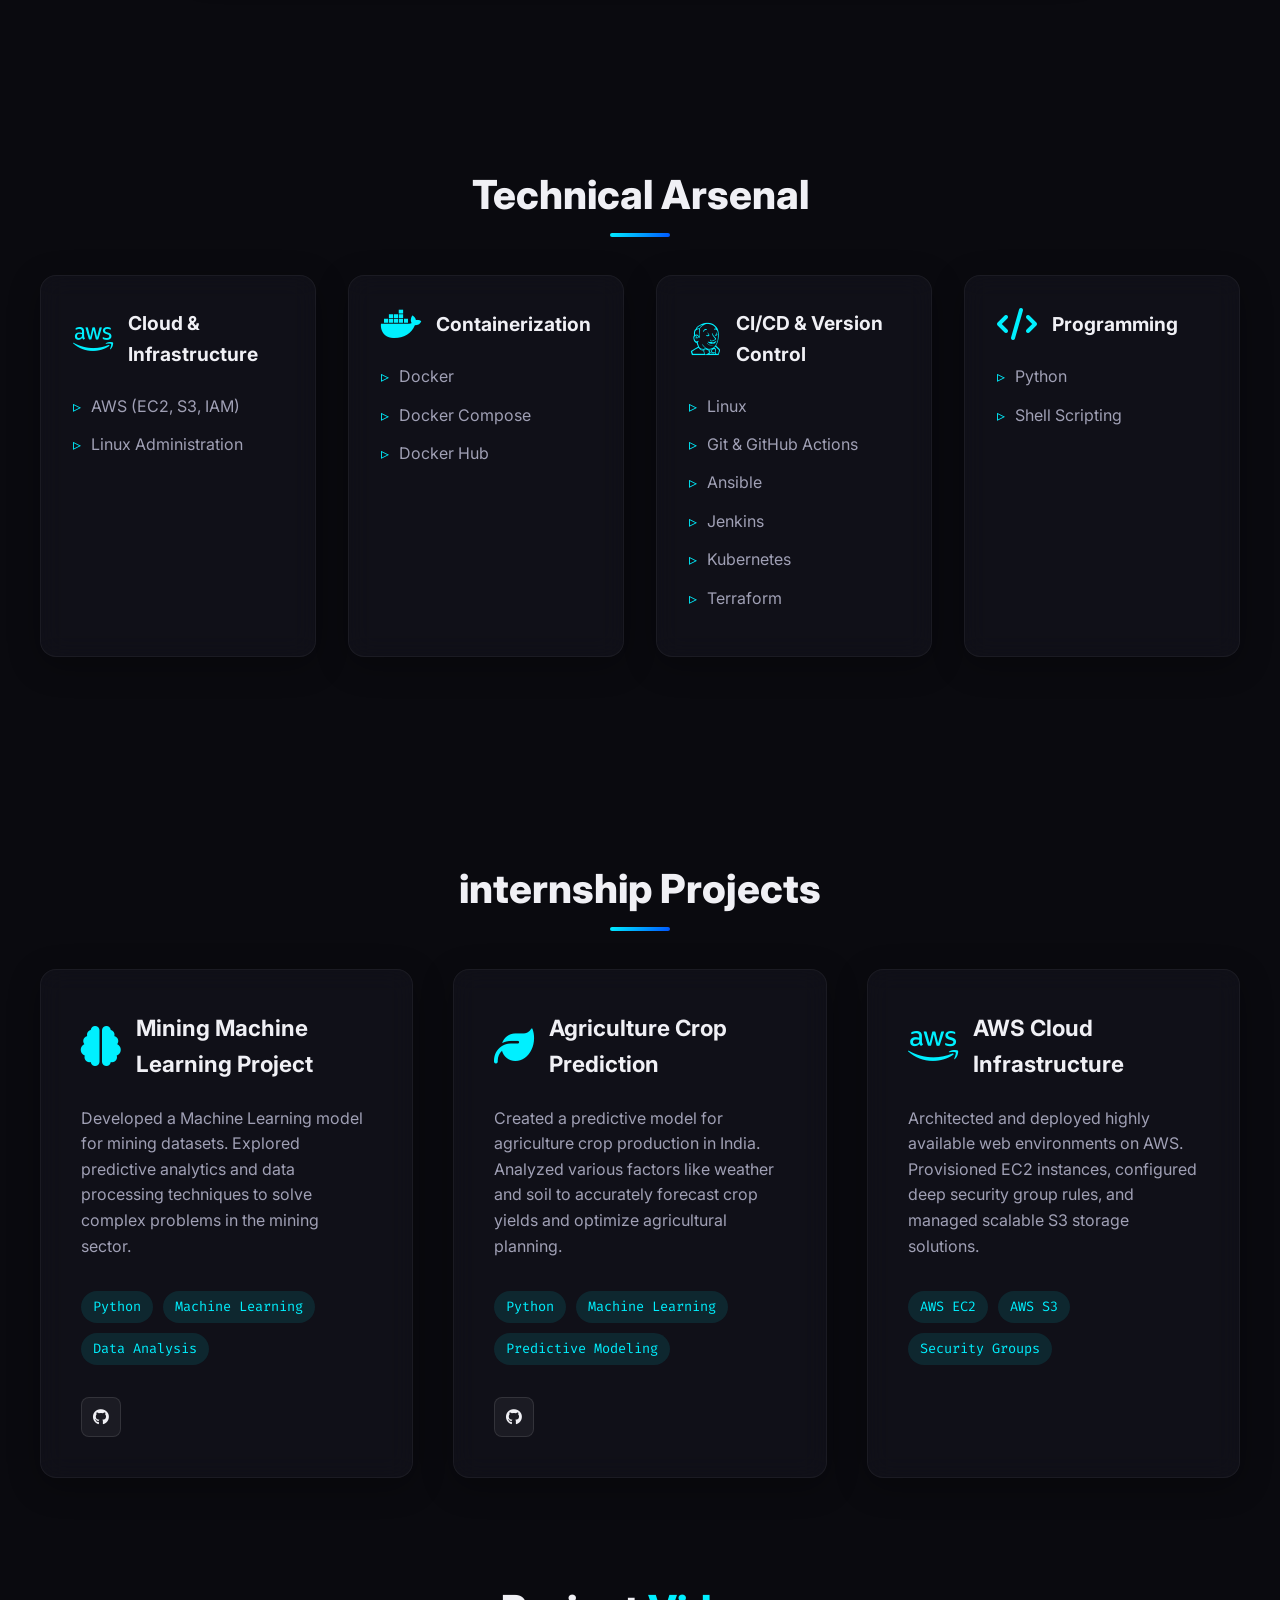
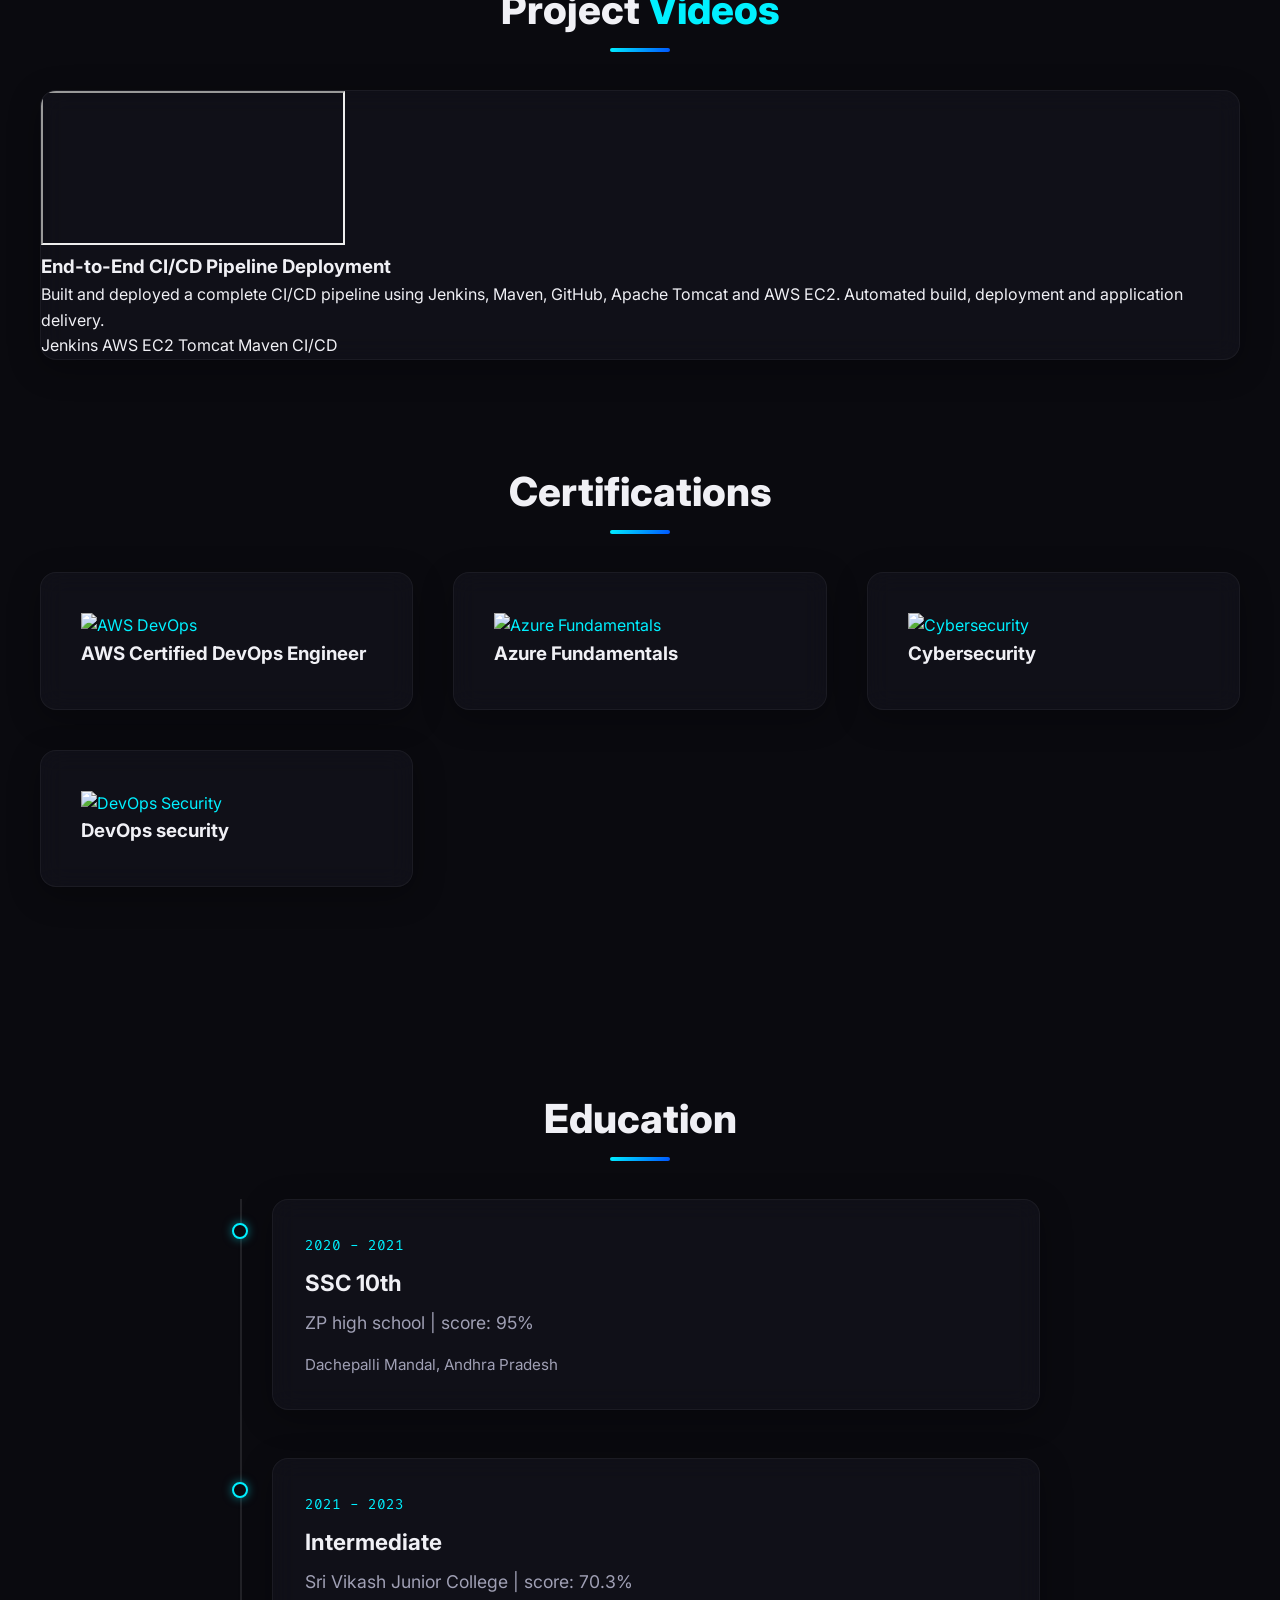
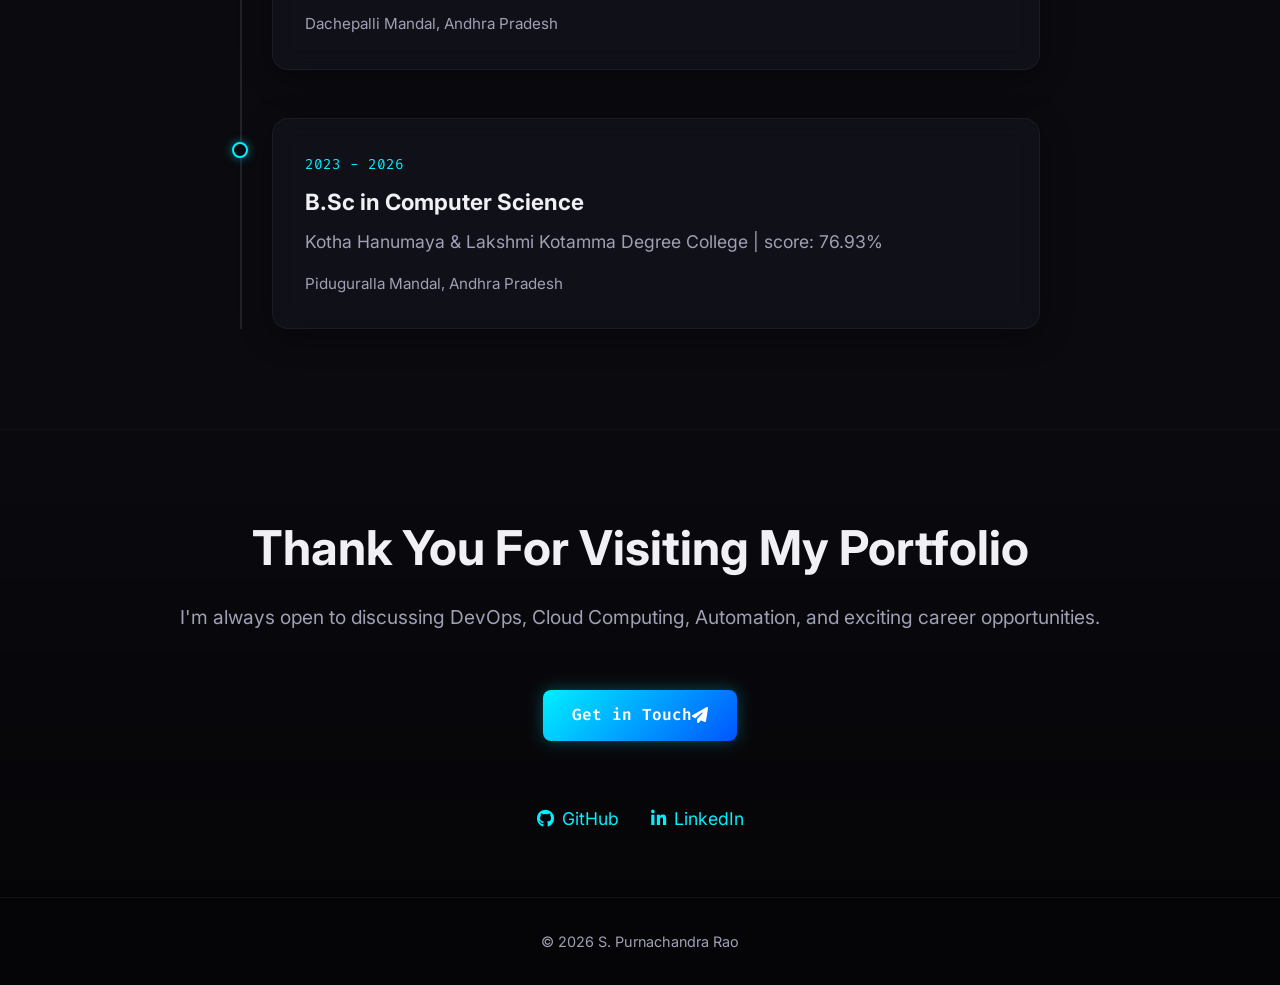
==== commit ddd8009c: "Revise navigation and add certifications section Updated navigation links and added a certifications" ====
--- a/index.html
+++ b/index.html
@@ -45,8 +45,8 @@
             <ul class="nav-links">
                 <li><a href="#about" class="nav-link">About</a></li>
                 <li><a href="#skills" class="nav-link">Skills</a></li>
-                <li><a href="#projects" class="nav-link">Projects</a></li>
-                <li><a href="#projects" class="nav-link">Projects videos</a></li>
+                <li><a href="#internship projects" class="nav-link">internship Projects</a></li>
+                <li><a href="#certifications" class="nav-link">Certificates</a></li> 
                 <li><a href="#videos" class="nav-link">Videos</a></li>
                 <li><a href="#experience" class="nav-link">Experience</a></li>
                 <li><a href="#contact" class="nav-link">Contact</a></li>
@@ -97,7 +97,7 @@
                         and actively seeking opportunities to apply my technical skills, expand my knowledge, and grow as a DevOps and Cloud Engineer.   
                     </p>
                     <div class="about-details">
-                        <div class="detail-item"><i class="fa-solid fa-location-dot"></i> Andhra Pradesh, India</div>
+                        <div class="detail-item"><i class="fa-solid fa-location-dot"></i> palnadu, Andhra Pradesh, India</div>
                         <div class="detail-item"><i class="fa-solid fa-envelope"></i> chandraraop698@gmail.com</div>
                     </div>
                 </div>
@@ -165,9 +165,9 @@
     </section>
 
     <!-- Projects Section -->
-    <section id="projects" class="projects section-padding">
+    <section id="internship projects" class="internship projects section-padding">
         <div class="container">
-            <h2 class="section-title fade-in-up">Featured Projects</h2>
+            <h2 class="section-title fade-in-up">internship Projects</h2>
             <div class="projects-grid">
 
                 <!-- Project 1 -->
@@ -279,6 +279,56 @@
         </div>
     </div>
 </section>
+    <section id="certifications" class="section-padding">
+    <div class="container">
+        <h2 class="section-title">
+            Certifications
+        </h2>
+    <div class="projects-grid">
+
+        <div class="project-card glass-panel">
+
+    <a href="certificates/aws-devops.jpg" target="_blank">
+        <img src="certificates/aws-devops.jpg" alt="AWS DevOps">
+    </a>
+
+    <h3>AWS Certified DevOps Engineer</h3>
+
+</div>
+       <div class="project-card glass-panel">
+
+    <a href="certificates/azure.jpg" target="_blank">
+    <img src="certificates/azure.jpg" alt="Azure Fundamentals">
+</a>
+
+    <h3>Azure Fundamentals</h3>
+
+</div> 
+
+        <div class="project-card glass-panel">
+
+    <a href="certificates/cybersecurity.jpg" target="_blank">
+    <img src="certificates/cybersecurity.jpg" alt="Cybersecurity">
+</a>
+    <h3>Cybersecurity</h3>
+</div>
+
+        <div class="project-card glass-panel">
+
+    <a href="certificates/devops-security.jpg" target="_blank">
+    <img src="certificates/devops-security.jpg" alt="DevOps Security">
+</a>
+
+    <h3>DevOps security</h3>
+
+</div>
+        
+
+    </div>
+</div>
+
+</section>
+
 
     <!-- Experience Section -->
     <section id="experience" class="experience section-padding">
@@ -289,20 +339,30 @@
                 <div class="timeline-item fade-in-up">
                     <div class="timeline-dot"></div>
                     <div class="timeline-content glass-panel">
-                        <span class="timeline-date">2022 - Present (Expected 2026)</span>
-                        <h3>B.Sc in Computer Science</h3>
-                        <h4>Kotha Hanumaya & Lakshmi Kotamma Degree College</h4>
-                        <p>Piduguralla Mandal, Andhra Pradesh</p>
+                        <span class="timeline-date">2020 - 2021</span>
+                        <h3>SSC 10th</h3>
+                        <h4>ZP high school | score: 95%</h4>
+                        <p>Dachepalli Mandal, Andhra Pradesh</p>
                     </div>
                 </div>
 
                 <div class="timeline-item fade-in-up">
                     <div class="timeline-dot"></div>
                     <div class="timeline-content glass-panel">
-                        <span class="timeline-date">2020 - 2022</span>
+                        <span class="timeline-date">2021 - 2023</span>
                         <h3>Intermediate</h3>
-                        <h4>Sri Vikash Junior College</h4>
-                        <p>Dachepalli Mandal, Andhra Pradesh | Score: 70.3%</p>
+                        <h4>Sri Vikash Junior College | score: 70.3%</h4>
+                        <p>Dachepalli Mandal, Andhra Pradesh</p>
+                    </div>
+                </div>
+                
+                <div class="timeline-item fade-in-up">
+                    <div class="timeline-dot"></div>
+                    <div class="timeline-content glass-panel">
+                        <span class="timeline-date">2023 - 2026</span>
+                        <h3>B.Sc in Computer Science</h3>
+                        <h4>Kotha Hanumaya & Lakshmi Kotamma Degree College | score: 76.93%</h4>
+                        <p>Piduguralla Mandal, Andhra Pradesh</p>
                     </div>
                 </div>
 
@@ -314,8 +374,25 @@
     <footer id="contact" class="footer">
         <div class="container flex-footer fade-in-up">
             <div class="footer-title">
-                <a href="mailto:chandraraop698@gmail.com" class="btn btn-primary mt-4">Get in Touch <i
-                        class="fa-solid fa-paper-plane"></i></a>
+              <div class="footer-title">
+                  
+<h2 style="margin-bottom:15px;">
+    Thank You For Visiting My Portfolio
+</h2>
+
+<p style="color:#a0a0b5; margin-bottom:25px;">
+    I'm always open to discussing DevOps, Cloud Computing,
+    Automation, and exciting career opportunities.
+</p>
+
+<a href="mailto:chandraraop698@gmail.com"
+   class="btn btn-primary mt-4">
+   Get in Touch
+   <i class="fa-solid fa-paper-plane"></i>
+</a>
+
+</div>
+   
             </div>
             <div class="footer-links">
                 <a href="https://github.com/Purna303703" target="_blank" class="social-link"><i
@@ -325,7 +402,7 @@
             </div>
         </div>
         <div class="footer-bottom">
-            <p>&copy; <span id="year"></span> S. Purnachandra Rao. Designed & Built flawlessly.</p>
+            <p>&copy; <span id="year"></span> S. Purnachandra Rao</p>
         </div>
     </footer>
 
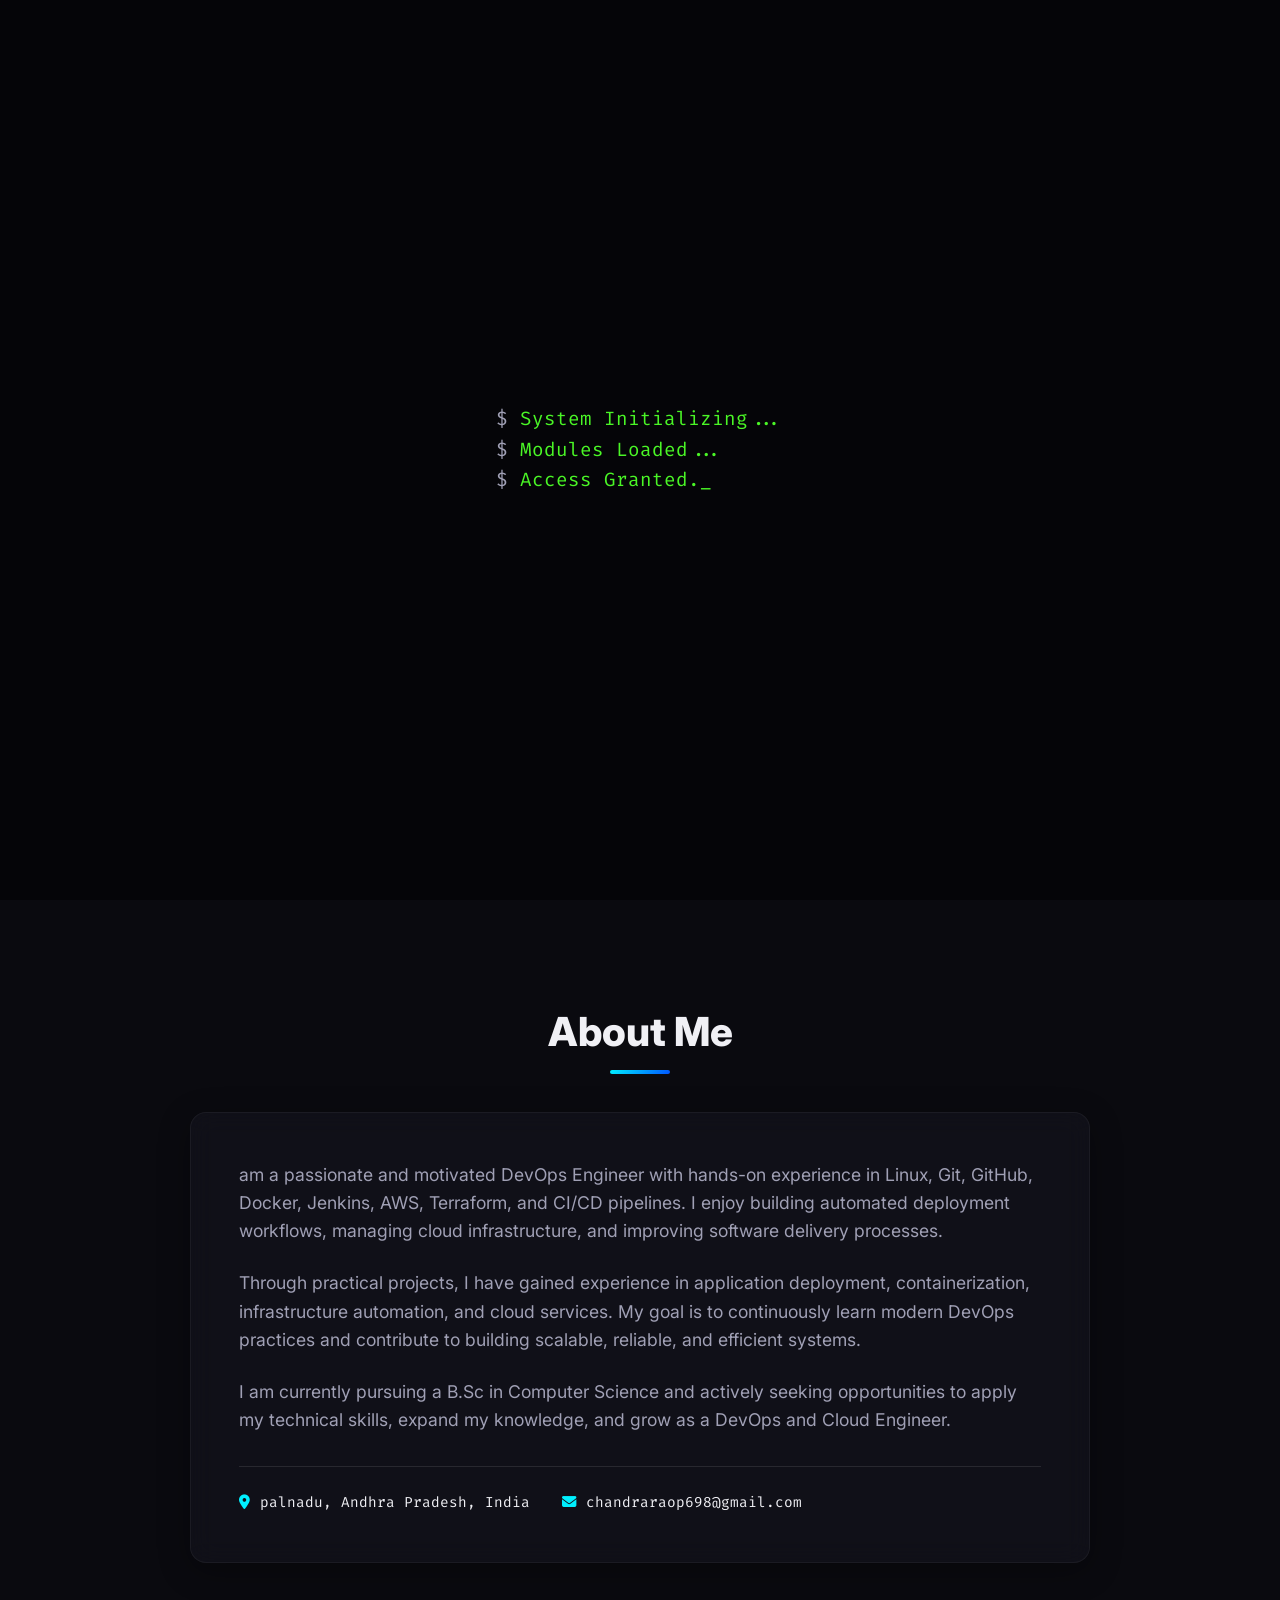
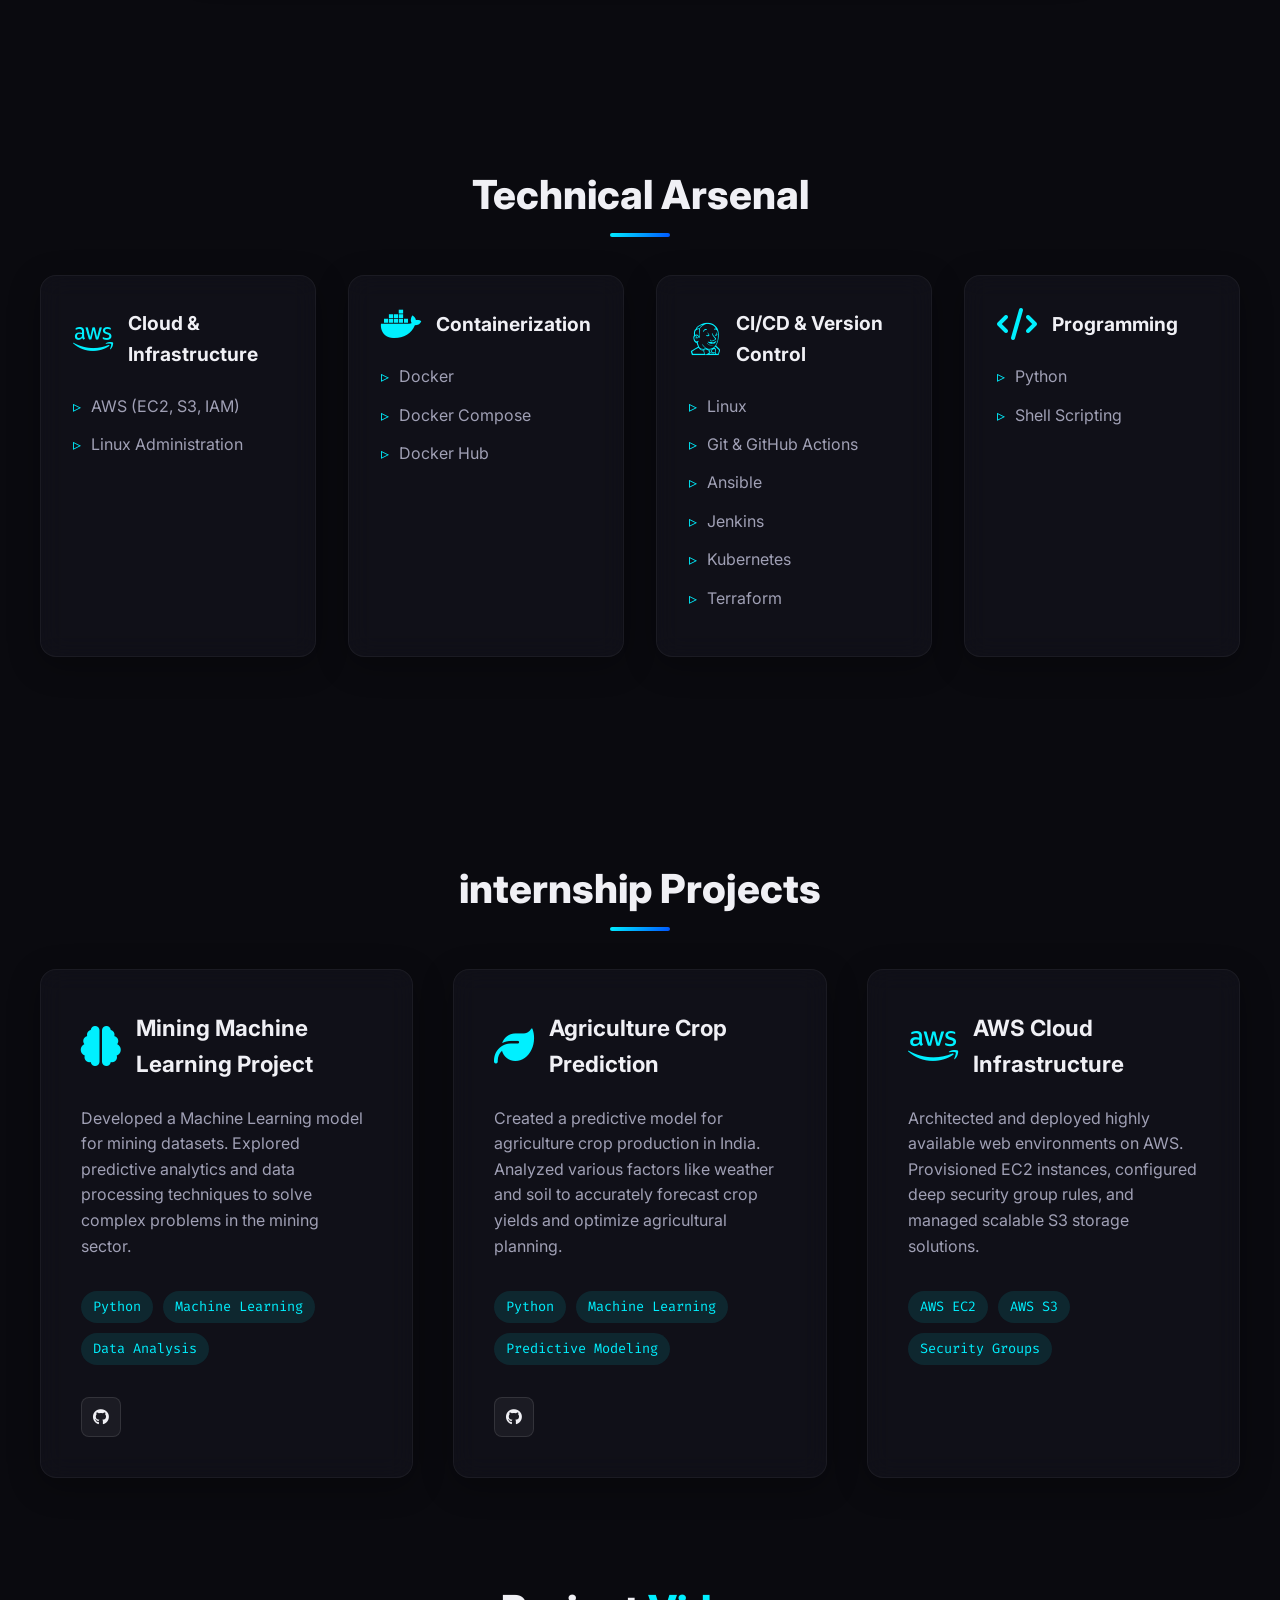
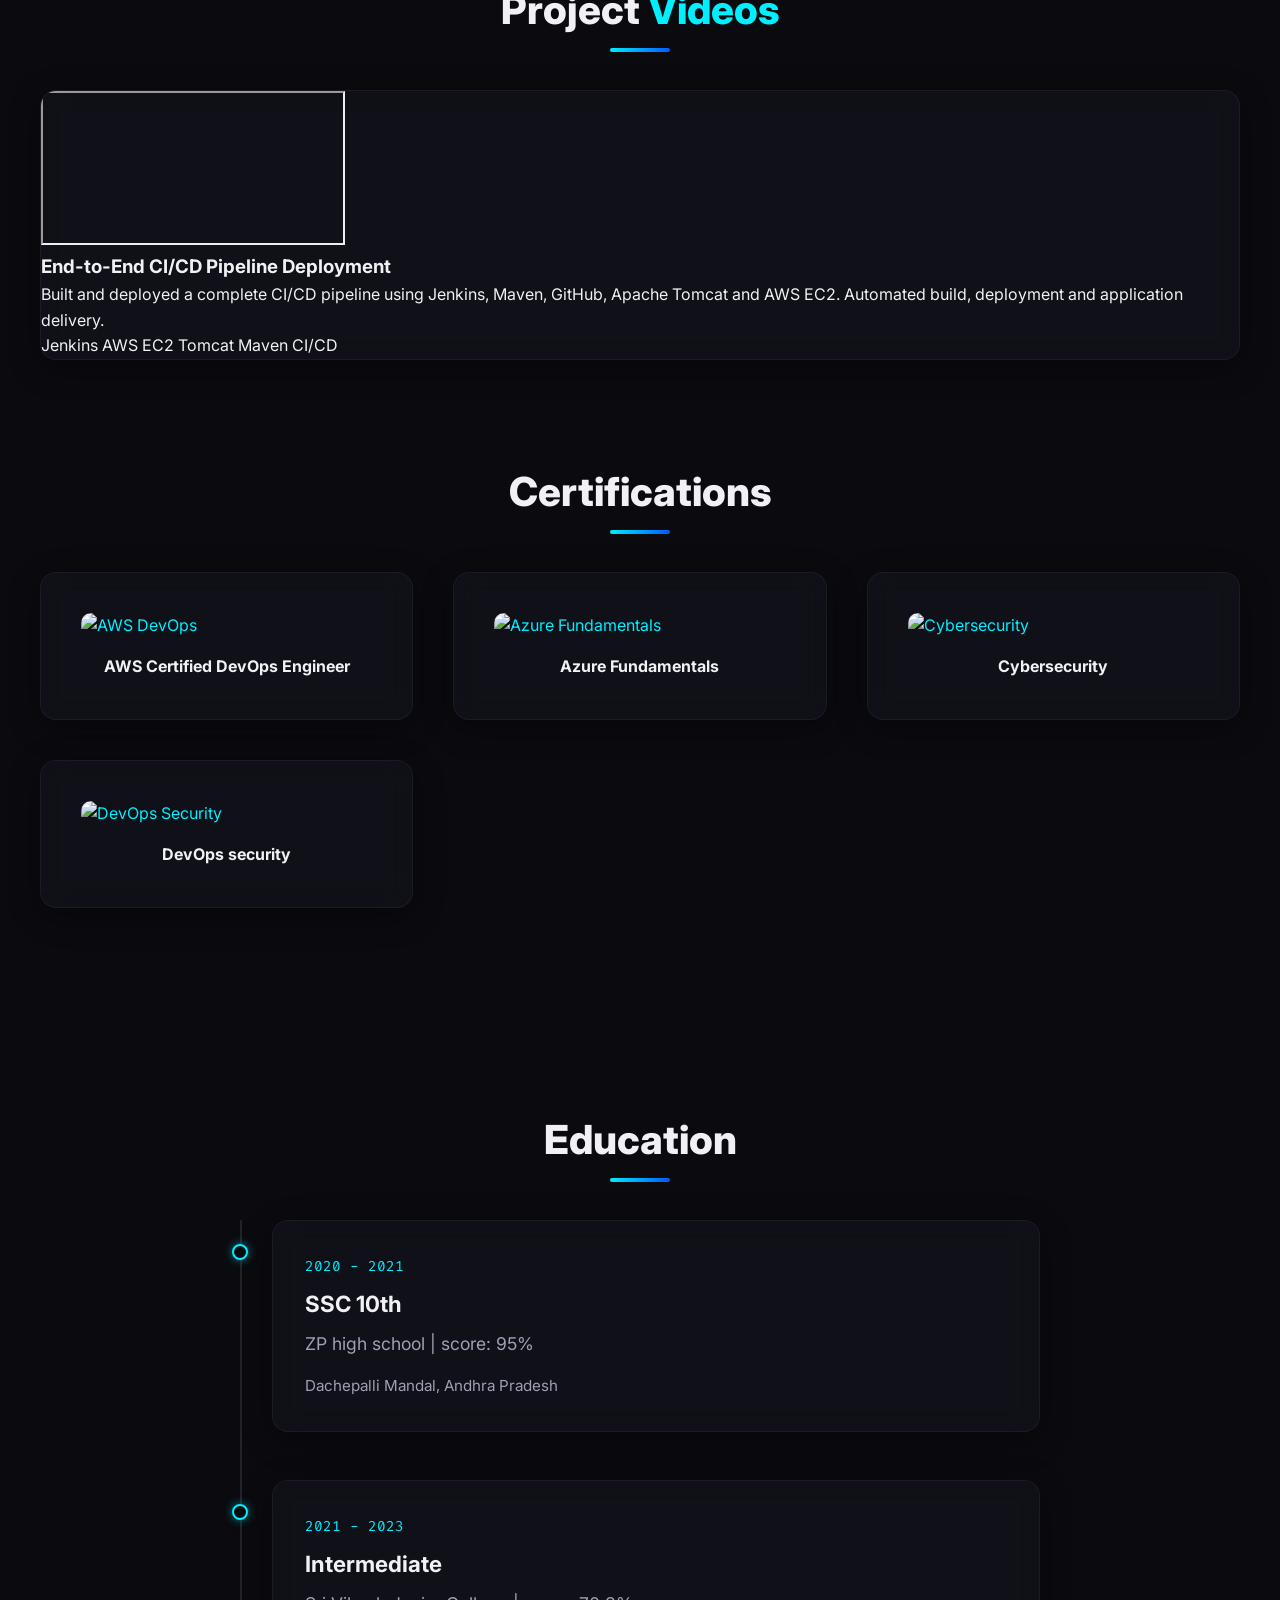
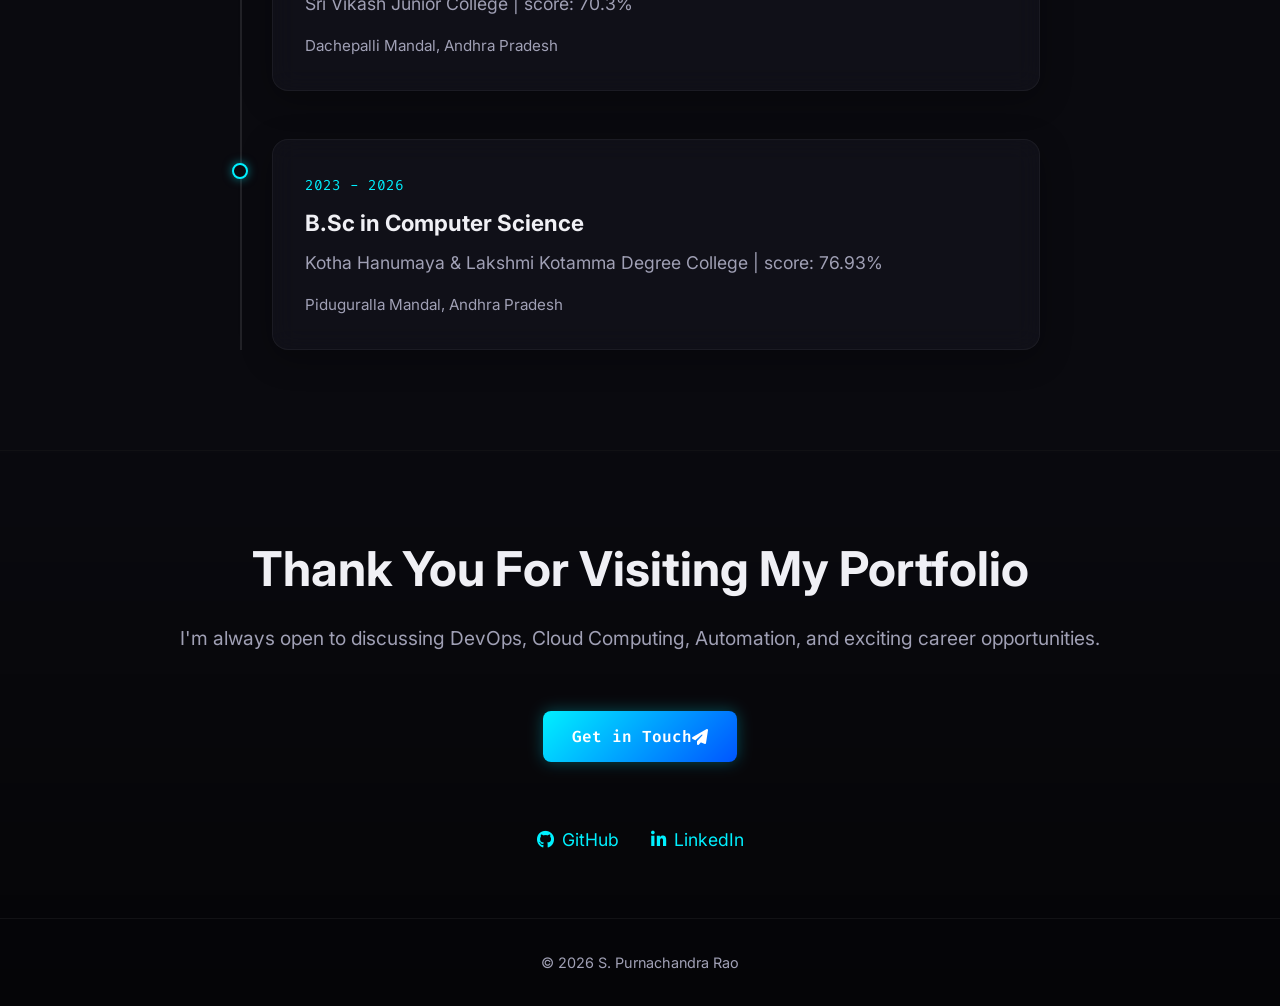
==== commit 416c6612: "Fix class name for projects grid in index.html" ====
--- a/index.html
+++ b/index.html
@@ -168,7 +168,7 @@
     <section id="internship projects" class="internship projects section-padding">
         <div class="container">
             <h2 class="section-title fade-in-up">internship Projects</h2>
-            <div class="projects-grid">
+            <div class="internship projects-grid">
 
                 <!-- Project 1 -->
                 <div class="project-card glass-panel fade-in-up">
--- a/styles.css
+++ b/styles.css
@@ -893,4 +893,23 @@
     height: 100%;
     z-index: -1;
     pointer-events: none;
-}+}
+/* Certifications Section */
+
+#certifications img {
+    width: 100%;
+    height: 220px;
+    object-fit: cover;
+    border-radius: 10px;
+    transition: 0.3s ease;
+}
+
+#certifications .project-card:hover img {
+    transform: scale(1.03);
+}
+
+#certifications h3 {
+    text-align: center;
+    margin-top: 15px;
+    font-size: 1rem;
+}
